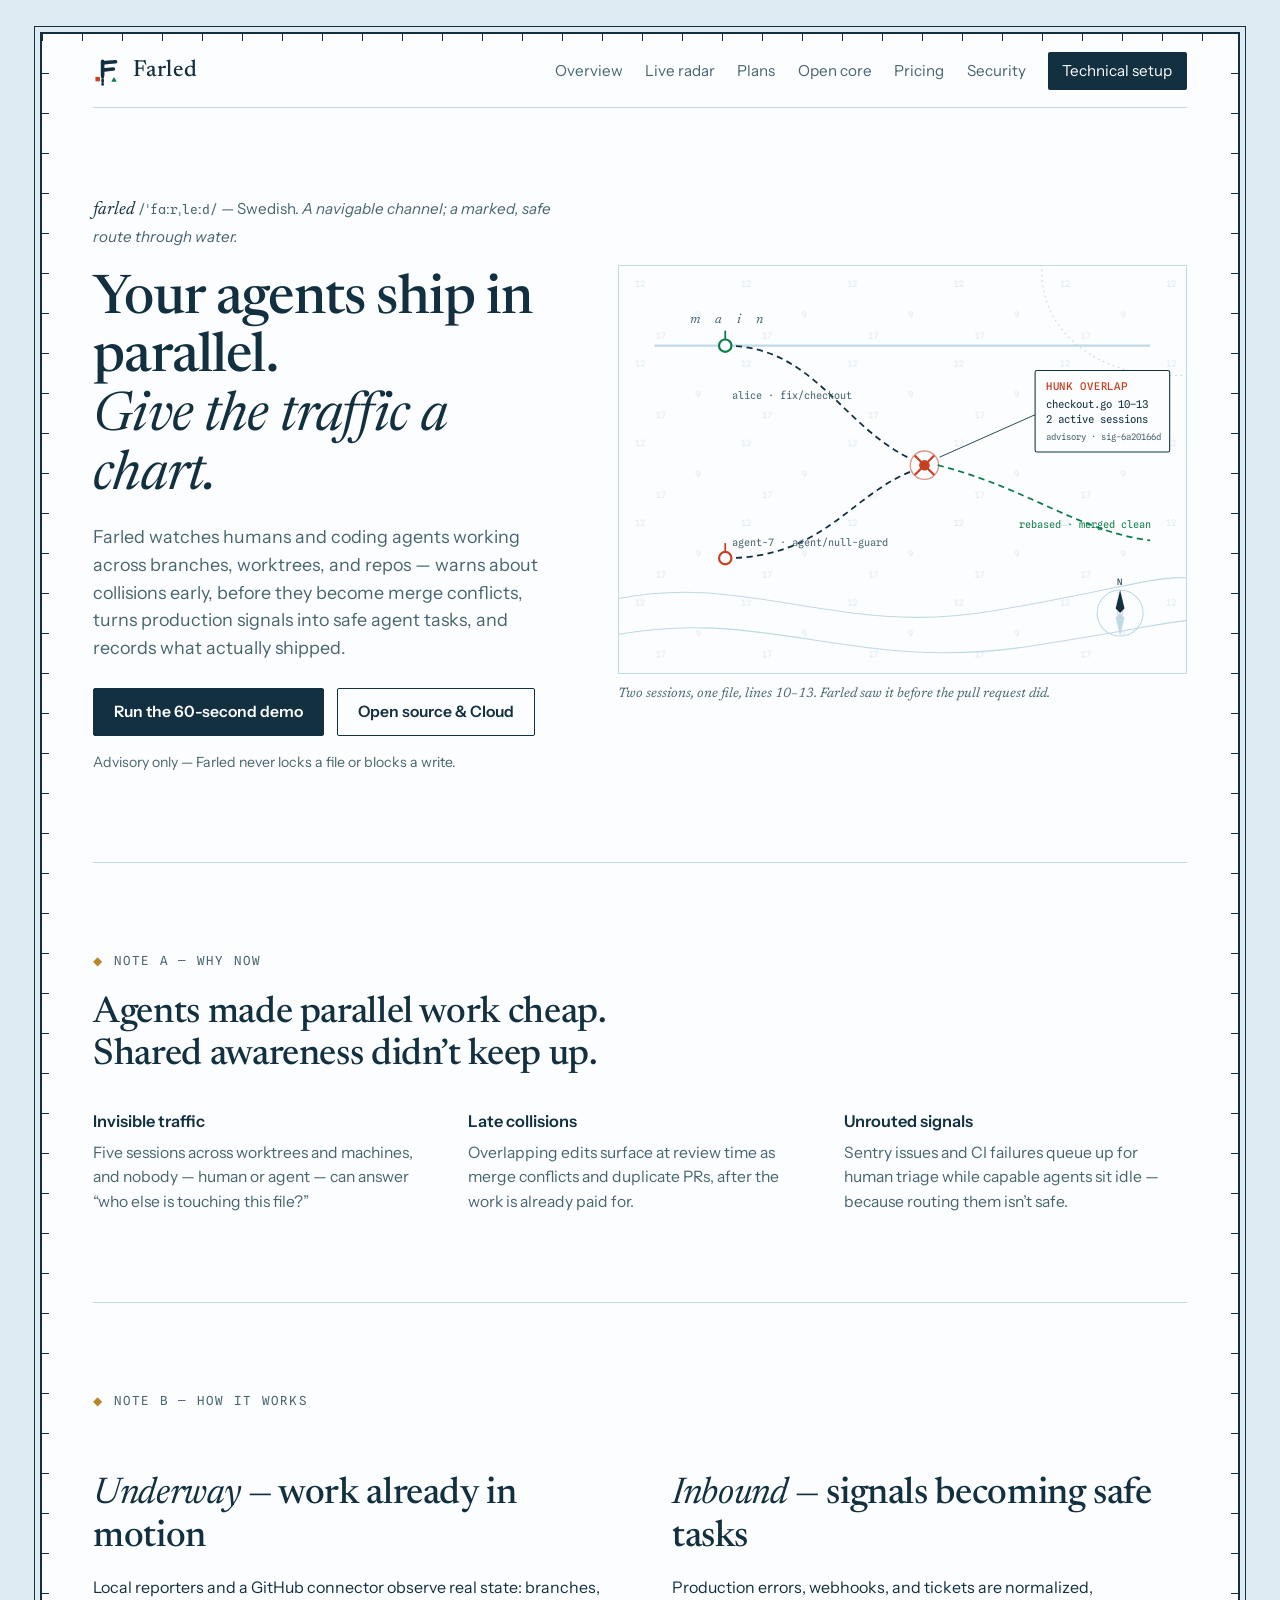
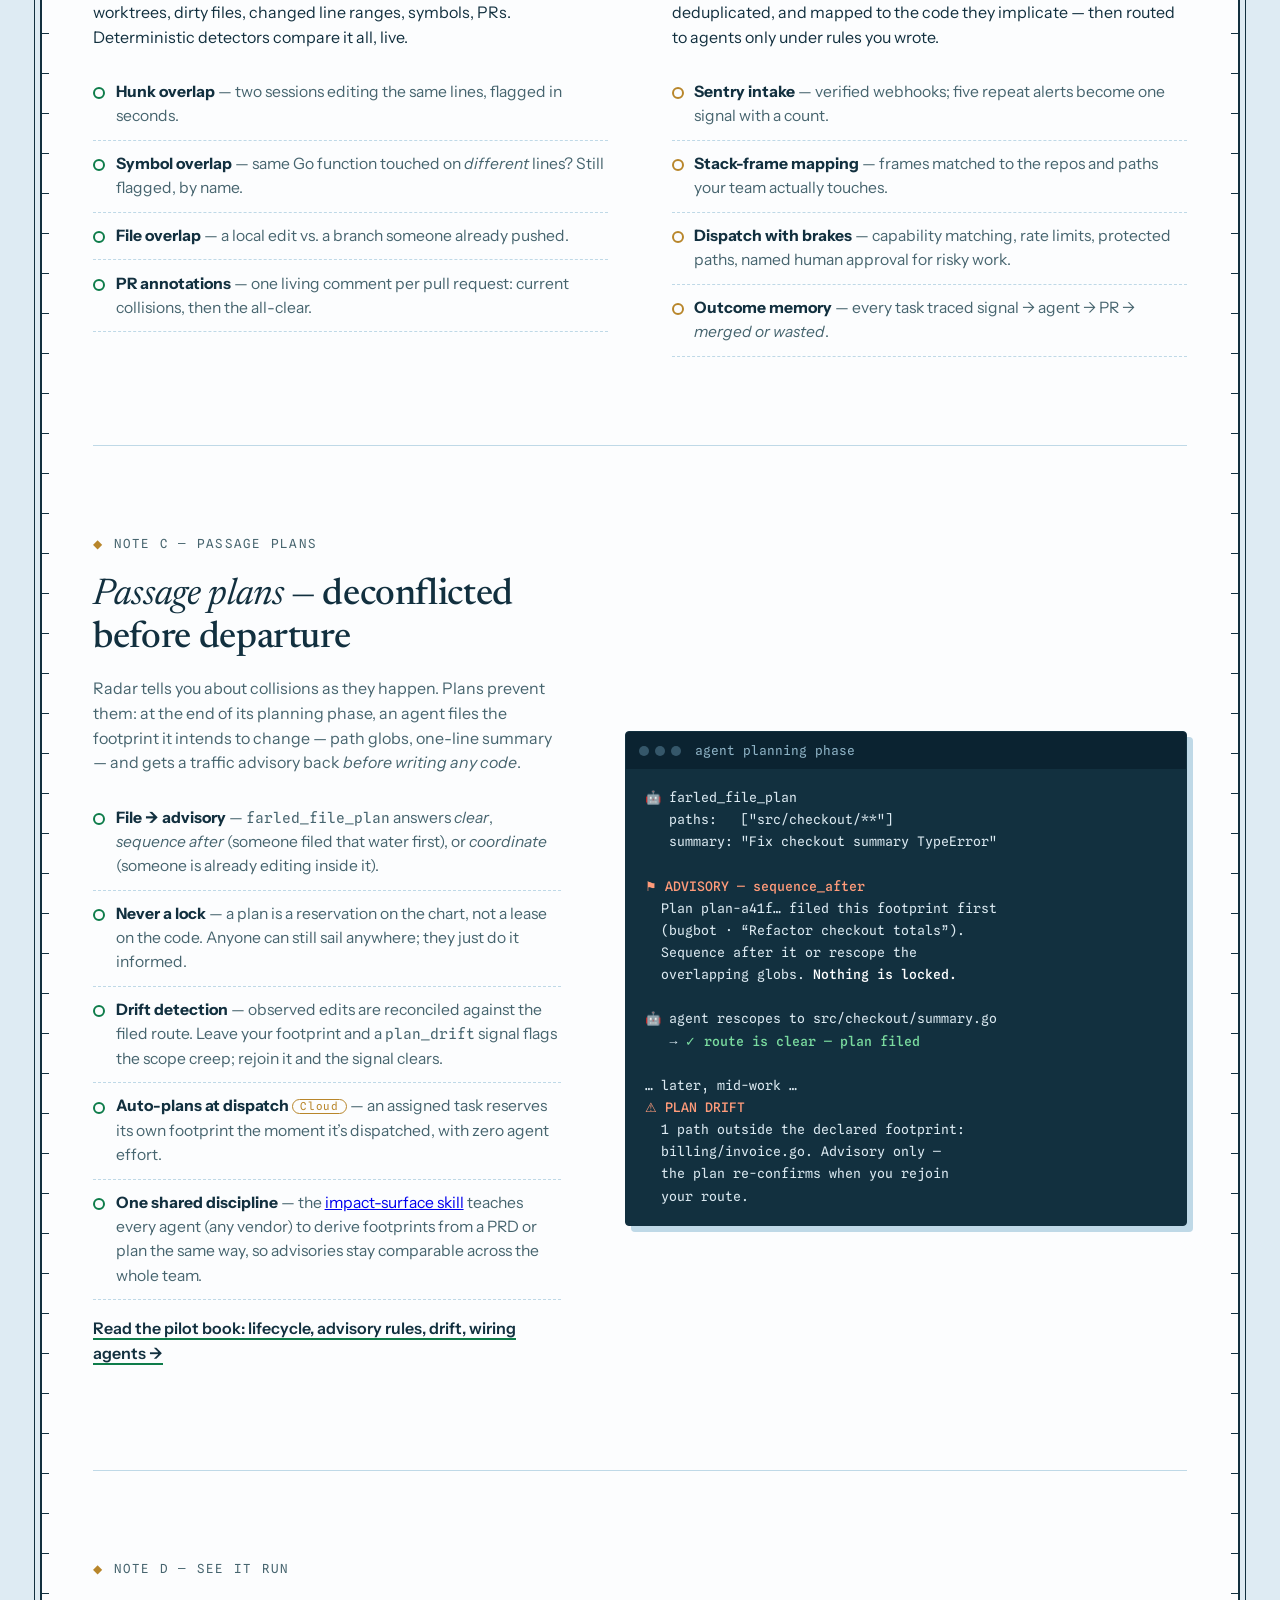
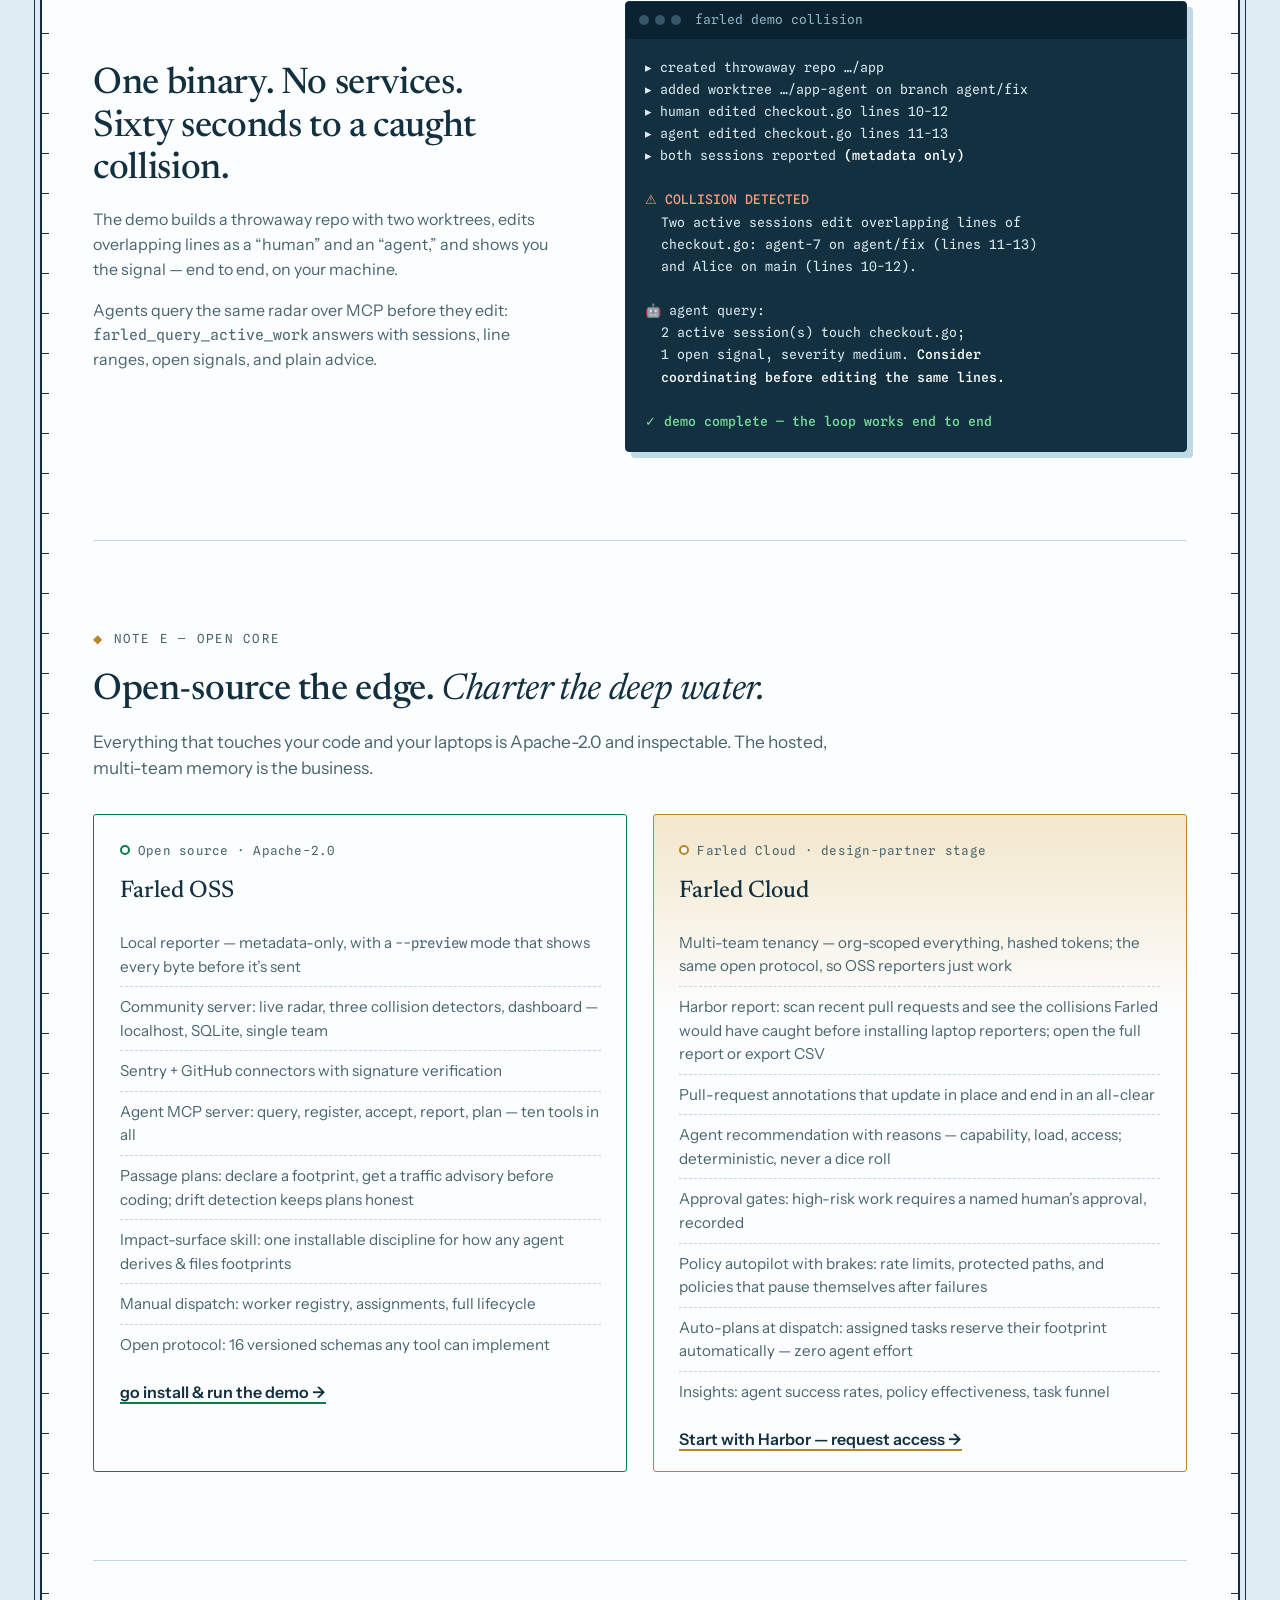
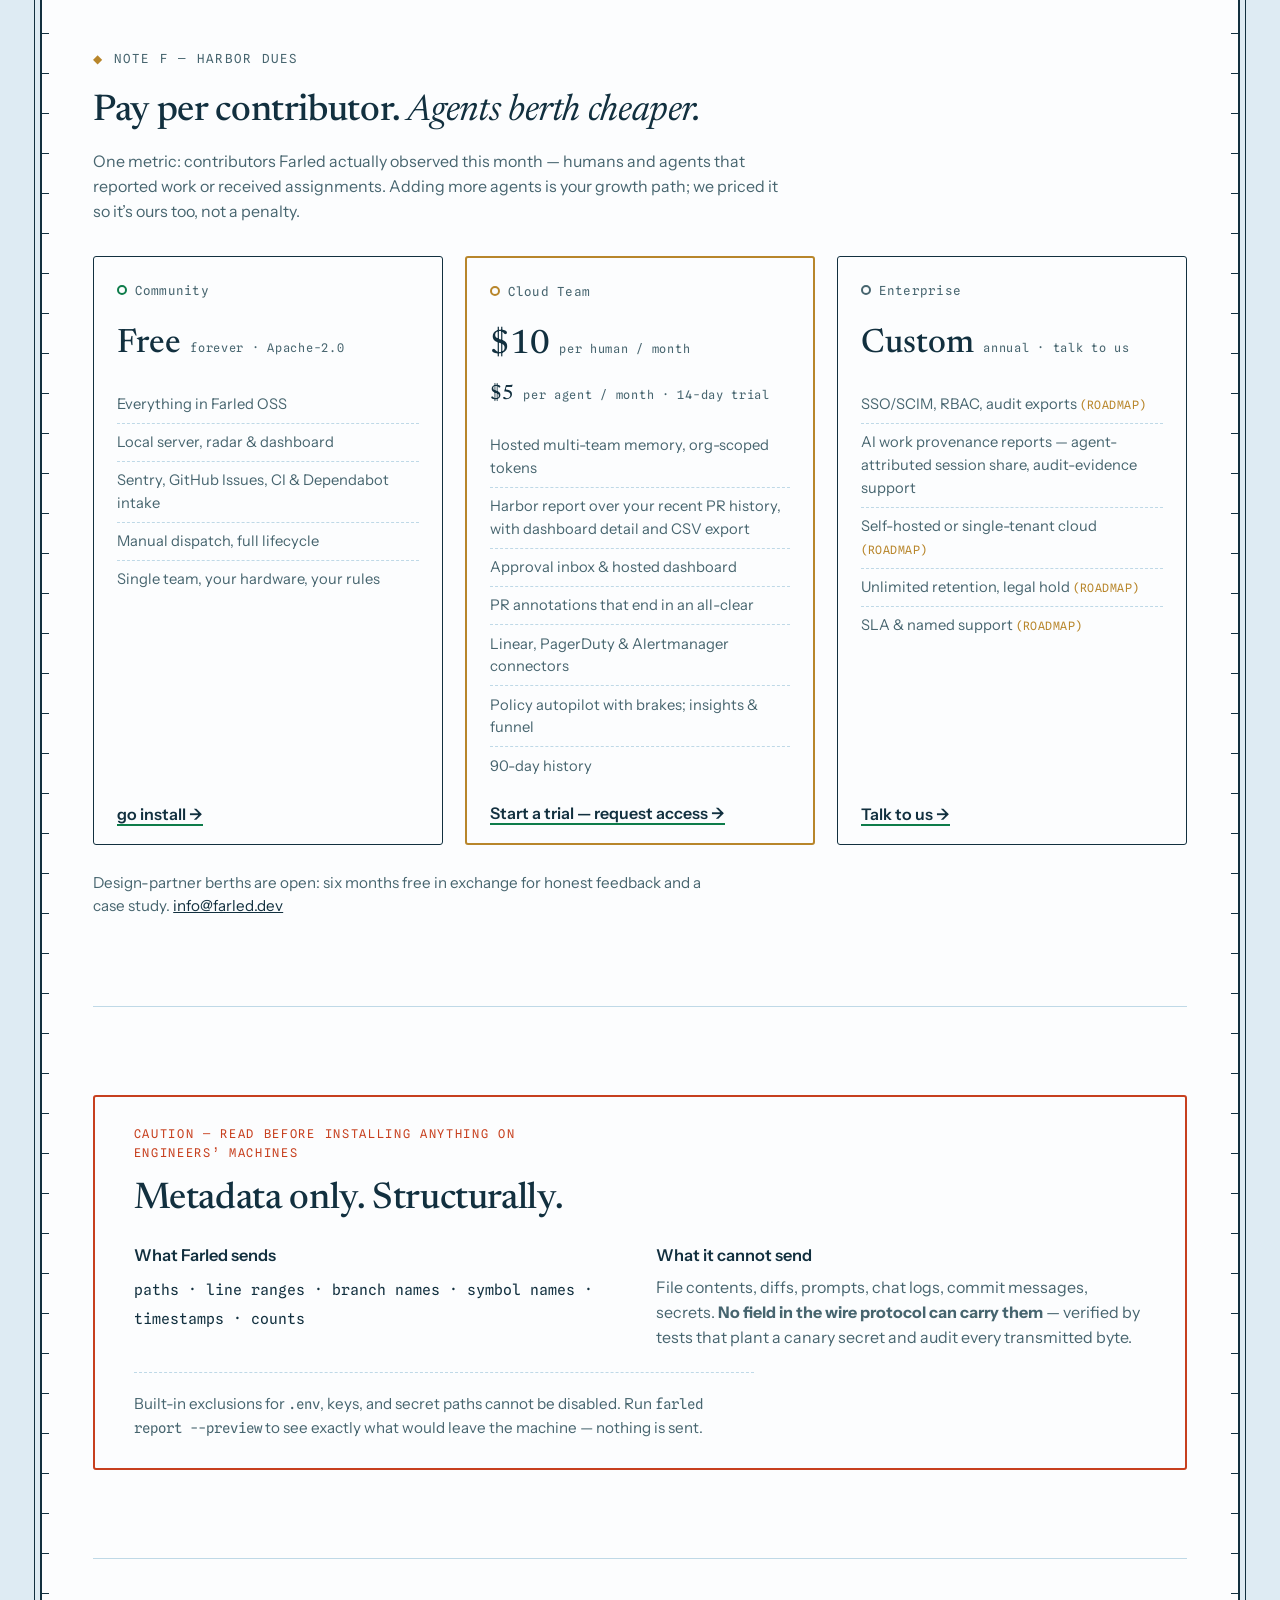
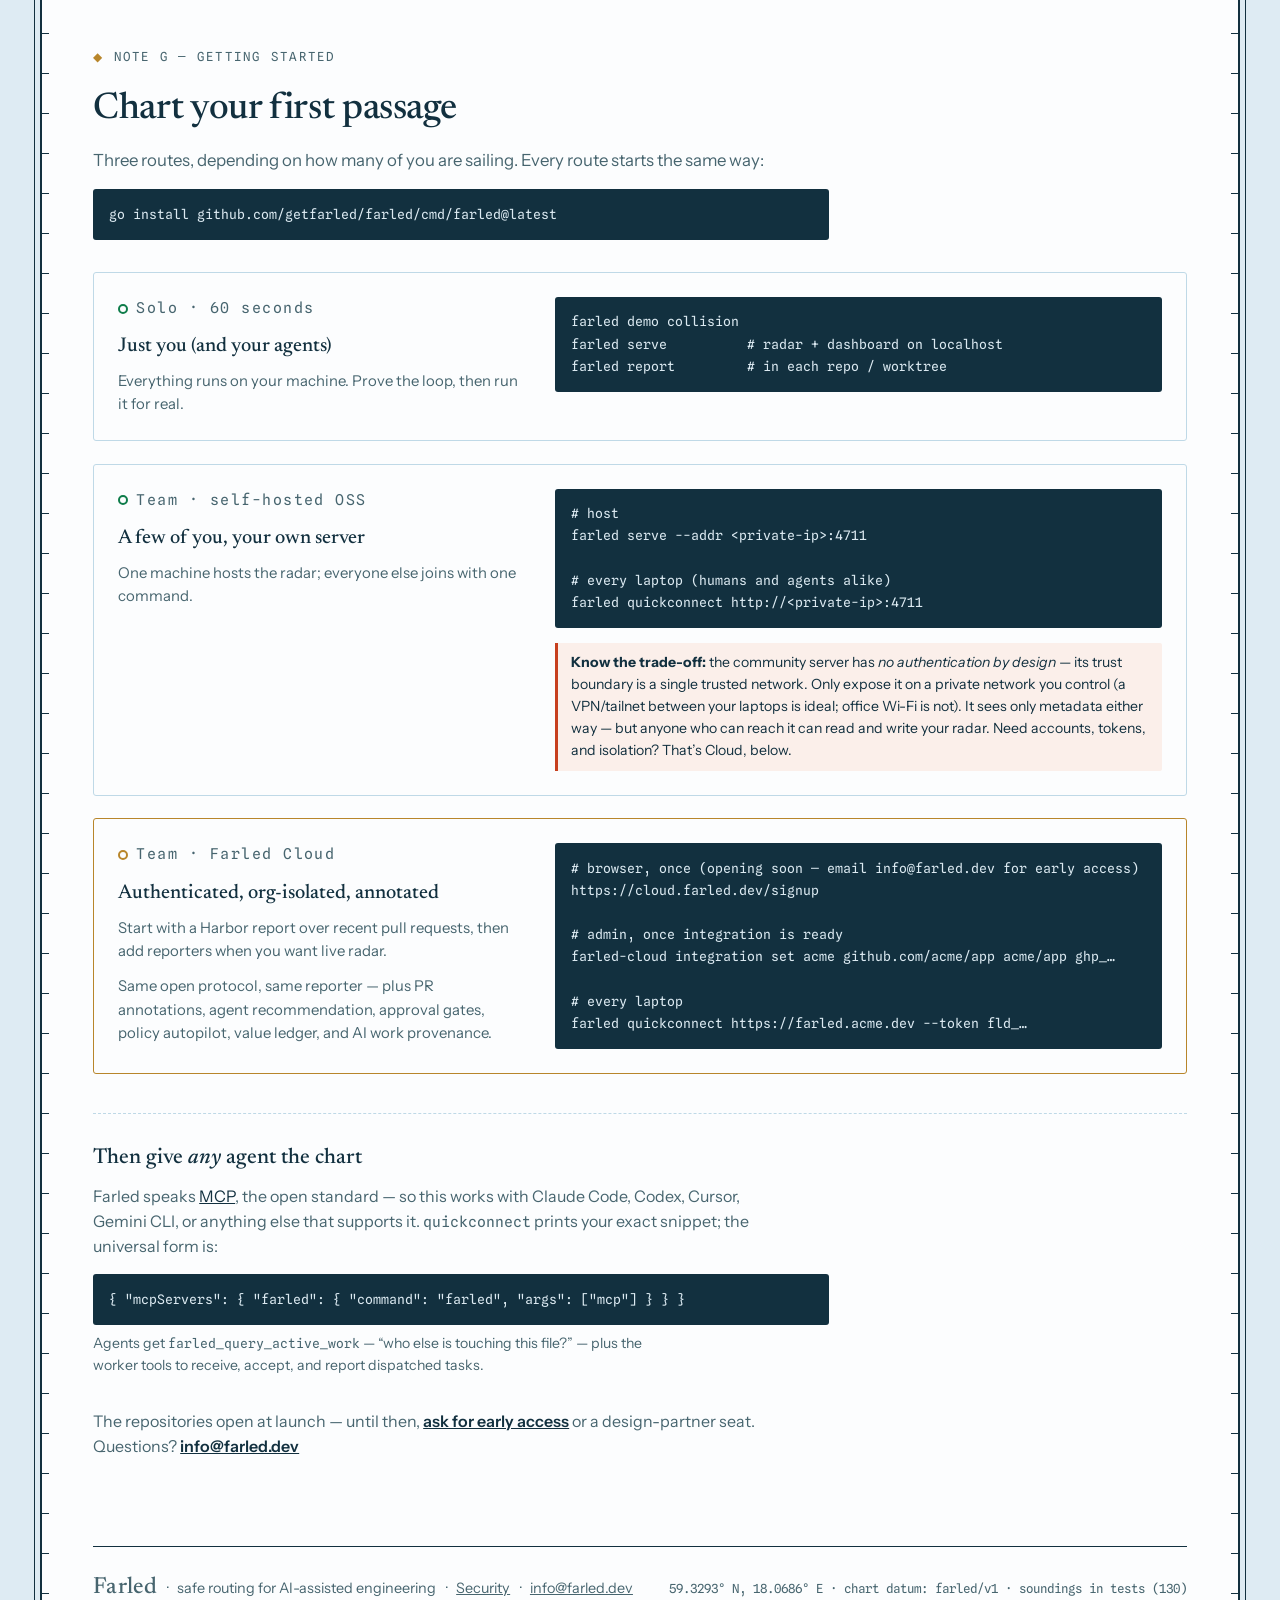
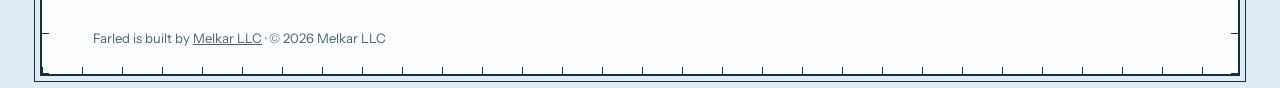
==== platform.html @ c7c1c1e6 "Codex updates" ====
<!DOCTYPE html>
<html lang="en">
<head>
<meta charset="utf-8">
<meta name="viewport" content="width=device-width, initial-scale=1">
<title>Farled Platform — technical product details</title>
<meta name="description" content="Technical details for Farled: live work radar, collision detection, passage plans, dispatch, privacy, open source, and Cloud.">
<link rel="canonical" href="https://farled.dev/platform">
<meta property="og:title" content="Farled Platform — technical product details">
<meta property="og:description" content="Explore Farled's live work radar, deterministic collision detection, passage plans, agent dispatch, privacy model, and open-source architecture.">
<meta property="og:url" content="https://farled.dev/platform">
<meta property="og:type" content="website">
<meta name="twitter:card" content="summary">
<link rel="preconnect" href="https://fonts.googleapis.com">
<link rel="preconnect" href="https://fonts.gstatic.com" crossorigin>
<link href="https://fonts.googleapis.com/css2?family=Newsreader:ital,opsz,wght@0,6..72,400;0,6..72,500;1,6..72,400;1,6..72,500&family=Instrument+Sans:ital,wght@0,400;0,500;0,600;1,400&family=Spline+Sans+Mono:wght@400;500&display=swap" rel="stylesheet">
<link rel="stylesheet" href="styles.css">
<link rel="icon" href="data:image/svg+xml,%3Csvg xmlns='http://www.w3.org/2000/svg' viewBox='0 0 512 512'%3E%3Cg fill='none' stroke='%2312303F' stroke-width='86' stroke-linecap='round'%3E%3Cpath d='M164 92 V 330'/%3E%3Cpath d='M164 122 C 252 122 288 104 392 104'/%3E%3Cpath d='M164 244 C 244 244 272 228 354 228'/%3E%3C/g%3E%3Crect x='20' y='340' width='120' height='120' fill='%23C7401F'/%3E%3Cpath d='M290 460 h 136 l -68 -116 z' fill='%230E7C4A'/%3E%3C/svg%3E">
</head>
<body>
<div class="sheet">

<header class="masthead">
  <a class="brand brand-home" href="/" aria-label="Farled home">
    <svg class="brand-mark" viewBox="0 0 512 512" aria-hidden="true">
      <g fill="none" stroke="currentColor" stroke-width="62" stroke-linecap="round">
        <path d="M164 92 V 336"/>
        <path d="M164 116 C 252 116 288 98 386 98"/>
        <path d="M164 238 C 244 238 272 222 348 222"/>
        <path d="M164 336 V 486" stroke-dasharray="30 42" stroke-width="46"/>
      </g>
      <rect x="42" y="356" width="76" height="76" fill="var(--port)"/>
      <path d="M312 438 h 92 l -46 -80 z" fill="var(--starboard)"/>
    </svg>
    <span class="brand-name">Farled</span>
  </a>
  <nav class="topnav" aria-label="Main">
    <a href="/">Overview</a>
    <a href="#underway">Live radar</a>
    <a href="#plans">Plans</a>
    <a href="#open-core">Open&nbsp;core</a>
    <a href="#pricing">Pricing</a>
    <a href="/security.html">Security</a>
    <a class="nav-cta" href="#get-started">Technical setup</a>
  </nav>
</header>

<!-- ============ HERO: the chart ============ -->
<section class="hero">
  <div class="hero-copy">
    <p class="etym"><span class="etym-word">farled</span> <span class="etym-phon">/ˈfɑːrˌleːd/</span> — Swedish. <em>A navigable channel; a marked, safe route through water.</em></p>
    <h1>Your agents ship in parallel.<br><em>Give the traffic a chart.</em></h1>
    <p class="lede">Farled watches humans and coding agents working across branches, worktrees, and repos — warns about collisions early, before they become merge conflicts, turns production signals into safe agent tasks, and records what actually shipped.</p>
    <div class="hero-actions">
      <a class="btn btn-primary" href="#get-started">Run the 60-second demo</a>
      <a class="btn btn-ghost" href="#open-core">Open source &amp; Cloud</a>
    </div>
    <p class="hero-footnote">Advisory only — Farled never locks a file or blocks a write.</p>
  </div>

  <figure class="chart" aria-label="Chart: two branches converge on the same file; Farled marks the collision">
    <svg viewBox="0 0 640 460" role="img">
      <defs>
        <pattern id="soundings" width="120" height="90" patternUnits="userSpaceOnUse">
          <text x="18" y="24" class="snd">12</text>
          <text x="86" y="58" class="snd">9</text>
          <text x="42" y="82" class="snd">17</text>
        </pattern>
      </defs>

      <!-- water + shoal contours -->
      <rect x="0" y="0" width="640" height="460" fill="url(#soundings)" opacity="0.55"/>
      <path class="contour" d="M-20 380 C 140 340, 240 420, 420 390 S 620 340, 680 360"/>
      <path class="contour" d="M-20 420 C 160 380, 260 460, 460 430 S 640 390, 700 410"/>
      <path class="contour c2" d="M480 -20 C 460 80, 560 140, 660 120"/>

      <!-- the fairway: two work lanes -->
      <text class="waterlabel" x="80" y="64">m a i n</text>
      <path class="lane lane-solid" d="M40 90 C 200 90, 340 90, 600 90"/>

      <path class="lane lane-a" d="M120 90 C 220 90, 250 180, 330 218"/>
      <text class="lanelabel la" x="128" y="150">alice · fix/checkout</text>

      <path class="lane lane-b" d="M120 330 C 230 330, 260 260, 330 232"/>
      <text class="lanelabel lb" x="128" y="316">agent-7 · agent/null-guard</text>

      <!-- buoys marking the channel -->
      <g class="buoy buoy-green"><circle cx="120" cy="90" r="7"/><path d="M120 83 v-10"/></g>
      <g class="buoy buoy-red"><circle cx="120" cy="330" r="7"/><path d="M120 323 v-10"/></g>

      <!-- collision point -->
      <g class="collision">
        <circle class="ping" cx="345" cy="225" r="16"/>
        <circle class="dot" cx="345" cy="225" r="6"/>
        <path class="cross" d="M334 214 l22 22 M356 214 l-22 22"/>
      </g>
      <g class="callout">
        <path class="callout-line" d="M362 216 L470 168"/>
        <rect x="470" y="118" width="152" height="92" rx="2"/>
        <text x="482" y="140" class="co-title">HUNK OVERLAP</text>
        <text x="482" y="160" class="co-body">checkout.go 10–13</text>
        <text x="482" y="177" class="co-body">2 active sessions</text>
        <text x="482" y="197" class="co-note">advisory · sig-6a20166d</text>
      </g>

      <!-- safe continuation -->
      <path class="lane lane-safe" d="M360 225 C 460 250, 520 300, 600 310"/>
      <text class="lanelabel ls" x="452" y="296">rebased · merged clean</text>

      <!-- compass rose -->
      <g class="rose" transform="translate(566,392)">
        <circle r="26"/><circle r="3"/>
        <path d="M0 -26 L5 -5 L0 0 L-5 -5 Z" class="rose-n"/>
        <path d="M0 26 L5 5 L0 0 L-5 5 Z"/>
        <text y="-32" x="-4">N</text>
      </g>
    </svg>
    <figcaption>Two sessions, one file, lines 10–13. Farled saw it before the pull request did.</figcaption>
  </figure>
</section>

<!-- ============ THE PROBLEM ============ -->
<section class="strip">
  <p class="note-label">NOTE A — WHY NOW</p>
  <h2>Agents made parallel work cheap.<br>Shared awareness didn’t keep up.</h2>
  <div class="cols3">
    <div><h3>Invisible traffic</h3><p>Five sessions across worktrees and machines, and nobody — human or agent — can answer “who else is touching this file?”</p></div>
    <div><h3>Late collisions</h3><p>Overlapping edits surface at review time as merge conflicts and duplicate PRs, after the work is already paid for.</p></div>
    <div><h3>Unrouted signals</h3><p>Sentry issues and CI failures queue up for human triage while capable agents sit idle — because routing them isn’t safe.</p></div>
  </div>
</section>

<!-- ============ DEPARTURES / ARRIVALS ============ -->
<section class="two-motions" id="underway">
  <p class="note-label">NOTE B — HOW IT WORKS</p>
  <div class="motion">
    <h2><em>Underway</em> — work already in motion</h2>
    <p>Local reporters and a GitHub connector observe real state: branches, worktrees, dirty files, changed line ranges, symbols, PRs. Deterministic detectors compare it all, live.</p>
    <ul class="feature-list">
      <li><strong>Hunk overlap</strong> — two sessions editing the same lines, flagged in seconds.</li>
      <li><strong>Symbol overlap</strong> — same Go function touched on <em>different</em> lines? Still flagged, by name.</li>
      <li><strong>File overlap</strong> — a local edit vs. a branch someone already pushed.</li>
      <li><strong>PR annotations</strong> — one living comment per pull request: current collisions, then the all-clear.</li>
    </ul>
  </div>
  <div class="motion" id="inbound">
    <h2><em>Inbound</em> — signals becoming safe tasks</h2>
    <p>Production errors, webhooks, and tickets are normalized, deduplicated, and mapped to the code they implicate — then routed to agents only under rules you wrote.</p>
    <ul class="feature-list">
      <li><strong>Sentry intake</strong> — verified webhooks; five repeat alerts become one signal with a count.</li>
      <li><strong>Stack-frame mapping</strong> — frames matched to the repos and paths your team actually touches.</li>
      <li><strong>Dispatch with brakes</strong> — capability matching, rate limits, protected paths, named human approval for risky work.</li>
      <li><strong>Outcome memory</strong> — every task traced signal → agent → PR → <em>merged or wasted</em>.</li>
    </ul>
  </div>
</section>

<!-- ============ PASSAGE PLANS ============ -->
<section class="proof" id="plans">
  <p class="note-label">NOTE C — PASSAGE PLANS</p>
  <div class="proof-grid">
    <div class="proof-copy">
      <h2><em>Passage plans</em> — deconflicted before departure</h2>
      <p>Radar tells you about collisions as they happen. Plans prevent them: at the end of its planning phase, an agent files the footprint it intends to change — path globs, one-line summary — and gets a traffic advisory back <em>before writing any code</em>.</p>
      <ul class="feature-list">
        <li><strong>File → advisory</strong> — <span class="mono">farled_file_plan</span> answers <em>clear</em>, <em>sequence&nbsp;after</em> (someone filed that water first), or <em>coordinate</em> (someone is already editing inside it).</li>
        <li><strong>Never a lock</strong> — a plan is a reservation on the chart, not a lease on the code. Anyone can still sail anywhere; they just do it informed.</li>
        <li><strong>Drift detection</strong> — observed edits are reconciled against the filed route. Leave your footprint and a <span class="mono">plan_drift</span> signal flags the scope creep; rejoin it and the signal clears.</li>
        <li><strong>Auto-plans at dispatch</strong> <span class="badge-cloud">Cloud</span> — an assigned task reserves its own footprint the moment it’s dispatched, with zero agent effort.</li>
        <li><strong>One shared discipline</strong> — the <a href="/docs/impact-surface.html">impact-surface skill</a> teaches every agent (any vendor) to derive footprints from a PRD or plan the same way, so advisories stay comparable across the whole team.</li>
      </ul>
      <p class="oc-cta"><a href="/docs/passage-plans.html">Read the pilot book: lifecycle, advisory rules, drift, wiring agents →</a></p>
    </div>
    <div class="terminal" role="img" aria-label="Terminal output of an agent filing a passage plan and receiving a traffic advisory">
      <div class="term-bar"><span></span><span></span><span></span><em>agent planning phase</em></div>
      <pre><code>🤖 farled_file_plan
   paths:   ["src/checkout/**"]
   summary: "Fix checkout summary TypeError"

<b class="warn">⚑ ADVISORY — sequence_after</b>
  Plan plan-a41f… filed this footprint first
  (bugbot · “Refactor checkout totals”).
  Sequence after it or rescope the
  overlapping globs. <b>Nothing is locked.</b>

🤖 agent rescopes to src/checkout/summary.go
   → <b class="ok">✓ route is clear — plan filed</b>

… later, mid-work …
<b class="warn">⚠ PLAN DRIFT</b>
  1 path outside the declared footprint:
  billing/invoice.go. Advisory only —
  the plan re-confirms when you rejoin
  your route.</code></pre>
    </div>
  </div>
</section>

<!-- ============ TERMINAL PROOF ============ -->
<section class="proof">
  <p class="note-label">NOTE D — SEE IT RUN</p>
  <div class="proof-grid">
    <div class="proof-copy">
      <h2>One binary. No services.<br>Sixty seconds to a caught collision.</h2>
      <p>The demo builds a throwaway repo with two worktrees, edits overlapping lines as a “human” and an “agent,” and shows you the signal — end to end, on your machine.</p>
      <p>Agents query the same radar over MCP before they edit: <span class="mono">farled_query_active_work</span> answers with sessions, line ranges, open signals, and plain advice.</p>
    </div>
    <div class="terminal" role="img" aria-label="Terminal output of farled demo collision">
      <div class="term-bar"><span></span><span></span><span></span><em>farled demo collision</em></div>
      <pre><code>▸ created throwaway repo …/app
▸ added worktree …/app-agent on branch agent/fix
▸ human edited checkout.go lines 10-12
▸ agent edited checkout.go lines 11-13
▸ both sessions reported <b>(metadata only)</b>

<b class="warn">⚠ COLLISION DETECTED</b>
  Two active sessions edit overlapping lines of
  checkout.go: agent-7 on agent/fix (lines 11-13)
  and Alice on main (lines 10-12).

🤖 agent query:
  2 active session(s) touch checkout.go;
  1 open signal, severity medium. <b>Consider
  coordinating before editing the same lines.</b>

<b class="ok">✓ demo complete — the loop works end to end</b></code></pre>
    </div>
  </div>
</section>

<!-- ============ OPEN CORE ============ -->
<section class="opencore" id="open-core">
  <p class="note-label">NOTE E — OPEN CORE</p>
  <h2>Open-source the edge. <em>Charter the deep water.</em></h2>
  <p class="oc-lede">Everything that touches your code and your laptops is Apache-2.0 and inspectable. The hosted, multi-team memory is the business.</p>
  <div class="oc-grid">
    <div class="oc-card oc-oss">
      <p class="oc-tag"><span class="buoy-dot green"></span>Open source · Apache-2.0</p>
      <h3>Farled OSS</h3>
      <ul>
        <li>Local reporter — metadata-only, with a <span class="mono">--preview</span> mode that shows every byte before it’s sent</li>
        <li>Community server: live radar, three collision detectors, dashboard — localhost, SQLite, single team</li>
        <li>Sentry + GitHub connectors with signature verification</li>
        <li>Agent MCP server: query, register, accept, report, plan — ten tools in all</li>
        <li>Passage plans: declare a footprint, get a traffic advisory before coding; drift detection keeps plans honest</li>
        <li>Impact-surface skill: one installable discipline for how any agent derives &amp; files footprints</li>
        <li>Manual dispatch: worker registry, assignments, full lifecycle</li>
        <li>Open protocol: 16 versioned schemas any tool can implement</li>
      </ul>
      <p class="oc-cta"><a href="#get-started">go install &amp; run the demo →</a></p>
    </div>
    <div class="oc-card oc-cloud">
      <p class="oc-tag"><span class="buoy-dot gold"></span>Farled Cloud · design-partner stage</p>
      <h3>Farled Cloud</h3>
      <ul>
        <li>Multi-team tenancy — org-scoped everything, hashed tokens; the same open protocol, so OSS reporters just work</li>
        <li>Harbor report: scan recent pull requests and see the collisions Farled would have caught before installing laptop reporters; open the full report or export CSV</li>
        <li>Pull-request annotations that update in place and end in an all-clear</li>
        <li>Agent recommendation with reasons — capability, load, access; deterministic, never a dice roll</li>
        <li>Approval gates: high-risk work requires a named human’s approval, recorded</li>
        <li>Policy autopilot with brakes: rate limits, protected paths, and policies that pause themselves after failures</li>
        <li>Auto-plans at dispatch: assigned tasks reserve their footprint automatically — zero agent effort</li>
        <li>Insights: agent success rates, policy effectiveness, task funnel</li>
      </ul>
      <!-- GO-LIVE: restore href https://cloud.farled.dev/signup once the cloud host is up (deploy/README.md) -->
      <p class="oc-cta"><!--email_off--><a href="mailto:info@farled.dev?subject=Farled%20Harbor%20evaluation">Start with Harbor — request access →</a><!--email_on--></p>
    </div>
  </div>
</section>

<!-- ============ PRICING ============ -->
<section class="pricing" id="pricing">
  <p class="note-label">NOTE F — HARBOR DUES</p>
  <h2>Pay per contributor. <em>Agents berth cheaper.</em></h2>
  <p class="pr-lede">One metric: contributors Farled actually observed this month — humans and agents that reported work or received assignments. Adding more agents is your growth path; we priced it so it’s ours too, not a penalty.</p>
  <div class="price-grid">
    <div class="price-card">
      <p class="oc-tag"><span class="buoy-dot green"></span>Community</p>
      <p class="price"><b>Free</b><span>forever · Apache-2.0</span></p>
      <ul>
        <li>Everything in Farled OSS</li>
        <li>Local server, radar &amp; dashboard</li>
        <li>Sentry, GitHub Issues, CI &amp; Dependabot intake</li>
        <li>Manual dispatch, full lifecycle</li>
        <li>Single team, your hardware, your rules</li>
      </ul>
      <p class="oc-cta"><a href="#get-started">go install →</a></p>
    </div>
    <div class="price-card price-featured">
      <p class="oc-tag"><span class="buoy-dot gold"></span>Cloud Team</p>
      <p class="price"><b>$10</b><span>per human / month</span></p>
      <p class="price price-sub"><b>$5</b><span>per agent / month · 14-day trial</span></p>
      <ul>
        <li>Hosted multi-team memory, org-scoped tokens</li>
        <li>Harbor report over your recent PR history, with dashboard detail and CSV export</li>
        <li>Approval inbox &amp; hosted dashboard</li>
        <li>PR annotations that end in an all-clear</li>
        <li>Linear, PagerDuty &amp; Alertmanager connectors</li>
        <li>Policy autopilot with brakes; insights &amp; funnel</li>
        <li>90-day history</li>
      </ul>
      <!-- GO-LIVE: restore href https://cloud.farled.dev/signup once the cloud host is up (deploy/README.md) -->
      <p class="oc-cta"><!--email_off--><a href="mailto:info@farled.dev?subject=Farled%20Cloud%20trial">Start a trial — request access →</a><!--email_on--></p>
    </div>
    <div class="price-card">
      <p class="oc-tag"><span class="buoy-dot"></span>Enterprise</p>
      <p class="price"><b>Custom</b><span>annual · talk to us</span></p>
      <ul>
        <li>SSO/SCIM, RBAC, audit exports <span class="roadmap">(roadmap)</span></li>
        <li>AI work provenance reports — agent-attributed session share, audit-evidence support</li>
        <li>Self-hosted or single-tenant cloud <span class="roadmap">(roadmap)</span></li>
        <li>Unlimited retention, legal hold <span class="roadmap">(roadmap)</span></li>
        <li>SLA &amp; named support <span class="roadmap">(roadmap)</span></li>
      </ul>
      <p class="oc-cta"><!--email_off--><a href="mailto:info@farled.dev?subject=Farled%20Enterprise">Talk to us →</a><!--email_on--></p>
    </div>
  </div>
  <p class="pr-foot">Design-partner berths are open: six months free in exchange for honest feedback and a case study. <!--email_off--><a href="mailto:info@farled.dev?subject=Farled%20design%20partner">info@farled.dev</a><!--email_on--></p>
</section>

<!-- ============ PRIVACY ============ -->
<section class="privacy" id="privacy">
  <div class="caution">
    <p class="caution-label">CAUTION — READ BEFORE INSTALLING ANYTHING ON ENGINEERS’ MACHINES</p>
    <h2>Metadata only. Structurally.</h2>
    <div class="cols2">
      <div>
        <h3>What Farled sends</h3>
        <p class="mono-list">paths · line ranges · branch names · symbol names · timestamps · counts</p>
      </div>
      <div>
        <h3>What it cannot send</h3>
        <p>File contents, diffs, prompts, chat logs, commit messages, secrets. <strong>No field in the wire protocol can carry them</strong> — verified by tests that plant a canary secret and audit every transmitted byte.</p>
      </div>
    </div>
    <p class="caution-foot">Built-in exclusions for <span class="mono">.env</span>, keys, and secret paths cannot be disabled. Run <span class="mono">farled report --preview</span> to see exactly what would leave the machine — nothing is sent.</p>
  </div>
</section>

<!-- ============ GETTING STARTED ============ -->
<section class="getstarted" id="get-started">
  <p class="note-label">NOTE G — GETTING STARTED</p>
  <h2>Chart your first passage</h2>
  <p class="gs-lede">Three routes, depending on how many of you are sailing. Every route starts the same way:</p>
  <pre class="cmd cmd-wide"><code>go install github.com/getfarled/farled/cmd/farled@latest</code></pre>

  <div class="paths">
    <article class="path">
      <div class="path-info">
        <p class="path-tag"><span class="buoy-dot green"></span>Solo · 60 seconds</p>
        <h3>Just you (and your agents)</h3>
        <p>Everything runs on your machine. Prove the loop, then run it for real.</p>
      </div>
      <div class="path-how">
        <pre class="cmd"><code>farled demo collision
farled serve          # radar + dashboard on localhost
farled report         # in each repo / worktree</code></pre>
      </div>
    </article>

    <article class="path">
      <div class="path-info">
        <p class="path-tag"><span class="buoy-dot green"></span>Team · self-hosted OSS</p>
        <h3>A few of you, your own server</h3>
        <p>One machine hosts the radar; everyone else joins with one command.</p>
      </div>
      <div class="path-how">
        <pre class="cmd"><code># host
farled serve --addr &lt;private-ip&gt;:4711

# every laptop (humans and agents alike)
farled quickconnect http://&lt;private-ip&gt;:4711</code></pre>
        <div class="path-caution">
          <strong>Know the trade-off:</strong> the community server has <em>no authentication by design</em> — its trust boundary is a single trusted network. Only expose it on a private network you control (a VPN/tailnet between your laptops is ideal; office Wi-Fi is not). It sees only metadata either way — but anyone who can reach it can read and write your radar. Need accounts, tokens, and isolation? That’s Cloud, below.
        </div>
      </div>
    </article>

    <article class="path">
      <div class="path-info">
        <p class="path-tag"><span class="buoy-dot gold"></span>Team · Farled Cloud</p>
        <h3>Authenticated, org-isolated, annotated</h3>
        <p>Start with a Harbor report over recent pull requests, then add reporters when you want live radar.</p>
        <p class="path-note">Same open protocol, same reporter — plus PR annotations, agent recommendation, approval gates, policy autopilot, value ledger, and AI work provenance.</p>
      </div>
      <div class="path-how">
        <pre class="cmd"><code># browser, once (opening soon — email info@farled.dev for early access)
https://cloud.farled.dev/signup

# admin, once integration is ready
farled-cloud integration set acme github.com/acme/app acme/app ghp_…

# every laptop
farled quickconnect https://farled.acme.dev --token fld_…</code></pre>
      </div>
    </article>
  </div>

  <div class="agents-any">
    <h3>Then give <em>any</em> agent the chart</h3>
    <p>Farled speaks <a href="https://modelcontextprotocol.io">MCP</a>, the open standard — so this works with Claude Code, Codex, Cursor, Gemini CLI, or anything else that supports it. <span class="mono">quickconnect</span> prints your exact snippet; the universal form is:</p>
    <pre class="cmd cmd-wide"><code>{ "mcpServers": { "farled": { "command": "farled", "args": ["mcp"] } } }</code></pre>
    <p class="path-note">Agents get <span class="mono">farled_query_active_work</span> — “who else is touching this file?” — plus the worker tools to receive, accept, and report dispatched tasks.</p>
  </div>

  <p class="gs-foot">The repositories open at launch — until then, <!--email_off--><a href="mailto:info@farled.dev?subject=Farled%20early%20access">ask for early access</a><!--email_on--> or a design-partner seat. Questions? <!--email_off--><a href="mailto:info@farled.dev">info@farled.dev</a><!--email_on--></p>
</section>

<footer class="colophon">
  <div>
    <span class="brand-name">Farled</span>
    <span class="foot-sep">·</span> safe routing for AI-assisted engineering
    <span class="foot-sep">·</span> <a href="/security.html">Security</a>
    <span class="foot-sep">·</span> <!--email_off--><a href="mailto:info@farled.dev">info@farled.dev</a><!--email_on-->
  </div>
  <div class="foot-meta mono">59.3293° N, 18.0686° E · chart datum: farled/v1 · soundings in tests (130)</div>
  <div class="foot-company">Farled is built by <a href="https://melkarllc.com">Melkar LLC</a> · © 2026 Melkar LLC</div>
</footer>

</div><!-- /sheet -->

<script>
  // Scroll reveal + one-shot hero course drawing. Honors reduced motion.
  const reduce = matchMedia('(prefers-reduced-motion: reduce)').matches;
  if (!reduce) {
    document.body.classList.add('motion');
    const io = new IntersectionObserver((entries) => {
      for (const e of entries) if (e.isIntersecting) { e.target.classList.add('in'); io.unobserve(e.target); }
    }, { threshold: 0.15 });
    document.querySelectorAll('section').forEach(s => io.observe(s));
  } else {
    document.querySelectorAll('section').forEach(s => s.classList.add('in'));
  }
</script>
</body>
</html>
---- styles.css ----
/* ============================================================
   Farled — chart-sheet design system
   Palette: daylight nautical chart. Deep water is white; shallows
   are blue; the ink is navy. Buoys mark the channel: starboard
   green (open source), port red (collisions), gold (chartered
   deep water = Cloud).
   Type: Newsreader (engraved water-label display) ·
         Instrument Sans (body) · Spline Sans Mono (soundings/code)
   ============================================================ */

:root {
  --deepwater: #FCFDFE;
  --shallow:   #DEEBF3;
  --shoal:     #BFD9E7;
  --ink:       #12303F;
  --ink-soft:  #47656F;
  --starboard: #0E7C4A;
  --port:      #C7401F;
  --gold:      #B8862B;
  --gold-soft: #F3E7CB;

  --display: "Newsreader", Georgia, serif;
  --body: "Instrument Sans", -apple-system, sans-serif;
  --mono: "Spline Sans Mono", ui-monospace, monospace;

  --sheet-pad: clamp(1.25rem, 4vw, 3.5rem);
  --measure: 62ch;
}

* { box-sizing: border-box; margin: 0; }

html { scroll-behavior: smooth; }
@media (prefers-reduced-motion: reduce) { html { scroll-behavior: auto; } }

body {
  font-family: var(--body);
  color: var(--ink);
  background: var(--shallow);
  line-height: 1.55;
  -webkit-font-smoothing: antialiased;
}

/* ---- the chart sheet: neatline frame with graduation ticks ---- */
.sheet {
  max-width: 1200px;
  margin: clamp(0.75rem, 2.5vw, 2rem) auto;
  background:
    repeating-linear-gradient(90deg, var(--ink) 0 1px, transparent 1px 40px) top / 100% 7px no-repeat,
    repeating-linear-gradient(90deg, var(--ink) 0 1px, transparent 1px 40px) bottom / 100% 7px no-repeat,
    repeating-linear-gradient(0deg, var(--ink) 0 1px, transparent 1px 40px) left / 7px 100% no-repeat,
    repeating-linear-gradient(0deg, var(--ink) 0 1px, transparent 1px 40px) right / 7px 100% no-repeat,
    var(--deepwater);
  border: 2px solid var(--ink);
  outline: 1px solid var(--ink);
  outline-offset: 5px;
  padding: 0 var(--sheet-pad);
}

section { padding: clamp(3rem, 7vw, 5.5rem) 0; border-bottom: 1px solid var(--shoal); }
section:last-of-type { border-bottom: 0; }

/* motion: sections drift in */
.motion section { opacity: 0; transform: translateY(14px); transition: opacity .6s ease, transform .6s ease; }
.motion section.in { opacity: 1; transform: none; }

/* ---- masthead ---- */
.masthead {
  display: flex; align-items: center; justify-content: space-between;
  padding: 1.1rem 0; border-bottom: 1px solid var(--shoal);
  gap: 1rem; flex-wrap: wrap;
}
.brand { display: flex; align-items: center; gap: .6rem; }
.brand-mark { width: 30px; height: 30px; color: var(--ink); }
.brand-name { font-family: var(--display); font-size: 1.45rem; font-weight: 500; letter-spacing: .01em; }
.topnav { display: flex; gap: 1.4rem; align-items: center; font-size: .95rem; }
.topnav a { color: var(--ink-soft); text-decoration: none; }
.topnav a:hover { color: var(--ink); }
.nav-cta {
  color: var(--deepwater) !important; background: var(--ink);
  padding: .45rem .9rem; border-radius: 2px;
}
.nav-cta:hover { background: var(--port); }

/* ---- hero ---- */
.hero { display: grid; grid-template-columns: minmax(0, 5fr) minmax(0, 6fr); gap: clamp(1.5rem, 4vw, 3.5rem); align-items: center; }
.etym { font-size: .95rem; color: var(--ink-soft); margin-bottom: 1.4rem; max-width: var(--measure); }
.etym-word { font-family: var(--display); font-style: italic; font-size: 1.15rem; color: var(--ink); }
.etym-phon { font-family: var(--mono); font-size: .8rem; }
h1 {
  font-family: var(--display); font-weight: 500;
  font-size: clamp(2.1rem, 4.6vw, 3.4rem);
  line-height: 1.08; letter-spacing: -0.015em; margin-bottom: 1.1rem;
}
h1 em, h2 em { font-style: italic; font-weight: 400; }
.lede { font-size: 1.12rem; color: var(--ink-soft); max-width: var(--measure); margin-bottom: 1.6rem; }
.hero-actions { display: flex; gap: .8rem; flex-wrap: wrap; }
.btn {
  display: inline-block; padding: .7rem 1.25rem; border-radius: 2px;
  text-decoration: none; font-weight: 600; font-size: .98rem;
  border: 1.5px solid var(--ink);
}
.btn-primary { background: var(--ink); color: var(--deepwater); }
.btn-primary:hover { background: var(--port); border-color: var(--port); }
.btn-ghost { color: var(--ink); background: transparent; }
.btn-ghost:hover { background: var(--shallow); }
.btn:focus-visible, a:focus-visible { outline: 3px solid var(--gold); outline-offset: 2px; }
.hero-footnote { margin-top: 1rem; font-size: .88rem; color: var(--ink-soft); }

/* ---- the chart figure ---- */
.chart { margin: 0; }
.chart svg { width: 100%; height: auto; display: block; background: var(--deepwater); border: 1px solid var(--shoal); }
.chart figcaption { font-size: .85rem; color: var(--ink-soft); padding-top: .6rem; font-style: italic; font-family: var(--display); }

.snd { font-family: var(--mono); font-size: 10px; fill: var(--shoal); }
.contour { fill: none; stroke: var(--shoal); stroke-width: 1.2; }
.contour.c2 { stroke-dasharray: 2 4; }
.waterlabel { font-family: var(--display); font-style: italic; font-size: 15px; letter-spacing: .45em; fill: var(--ink-soft); }
.lane { fill: none; stroke-width: 2; }
.lane-solid { stroke: var(--shoal); stroke-width: 2.5; }
.lane-a { stroke: var(--ink); stroke-dasharray: 7 5; }
.lane-b { stroke: var(--ink); stroke-dasharray: 7 5; }
.lane-safe { stroke: var(--starboard); stroke-dasharray: 7 5; }
.motion .lane-a, .motion .lane-b { stroke-dashoffset: 400; stroke-dasharray: 400; animation: draw 1.6s ease-out forwards .3s; }
.motion .lane-safe { stroke-dashoffset: 300; stroke-dasharray: 300; animation: draw 1.4s ease-out forwards 1.7s; }
@keyframes draw { to { stroke-dashoffset: 0; stroke-dasharray: 7 5; } }
.lanelabel { font-family: var(--mono); font-size: 11.5px; fill: var(--ink-soft); }
.lanelabel.ls { fill: var(--starboard); }

.buoy circle { fill: var(--deepwater); stroke-width: 2.5; }
.buoy path { stroke-width: 2; }
.buoy-green circle, .buoy-green path { stroke: var(--starboard); }
.buoy-red circle, .buoy-red path { stroke: var(--port); }

.collision .dot { fill: var(--port); }
.collision .cross { stroke: var(--port); stroke-width: 2.5; }
.collision .ping { fill: none; stroke: var(--port); stroke-width: 1.5; opacity: .55; }
.motion .collision .ping { animation: ping 2.6s ease-out infinite 2s; transform-origin: 345px 225px; }
@keyframes ping { 0% { transform: scale(.35); opacity: .8; } 70% { transform: scale(1.5); opacity: 0; } 100% { opacity: 0; } }

.callout rect { fill: var(--deepwater); stroke: var(--ink); stroke-width: 1.2; }
.callout-line { stroke: var(--ink); stroke-width: 1; }
.co-title { font-family: var(--mono); font-size: 12px; font-weight: 500; fill: var(--port); letter-spacing: .08em; }
.co-body { font-family: var(--mono); font-size: 12px; fill: var(--ink); }
.co-note { font-family: var(--mono); font-size: 10px; fill: var(--ink-soft); }

.rose circle { fill: none; stroke: var(--shoal); stroke-width: 1.2; }
.rose path { fill: var(--shoal); }
.rose .rose-n { fill: var(--ink); }
.rose text { font-family: var(--mono); font-size: 10px; fill: var(--ink); }

/* ---- chart-note section labels ---- */
.note-label {
  font-family: var(--mono); font-size: .78rem; letter-spacing: .18em;
  color: var(--ink-soft); margin-bottom: 1.4rem;
}
.note-label::before { content: "◆ "; color: var(--gold); }

h2 { font-family: var(--display); font-weight: 500; font-size: clamp(1.6rem, 3.2vw, 2.3rem); line-height: 1.15; letter-spacing: -0.01em; margin-bottom: 1rem; }
h3 { font-size: 1.02rem; font-weight: 600; margin-bottom: .4rem; }
section p { max-width: var(--measure); }

/* ---- problem strip ---- */
.cols3 { display: grid; grid-template-columns: repeat(3, minmax(0, 1fr)); gap: 2rem; margin-top: 2rem; }
.cols3 p { color: var(--ink-soft); font-size: .98rem; }

/* ---- two motions ---- */
.two-motions { display: grid; grid-template-columns: 1fr 1fr; gap: clamp(2rem, 5vw, 4rem); }
.two-motions .note-label { grid-column: 1 / -1; margin-bottom: 0; }
.feature-list { list-style: none; padding: 0; margin-top: 1.2rem; }
.feature-list li {
  padding: .7rem 0 .7rem 1.4rem; border-bottom: 1px dashed var(--shoal);
  position: relative; color: var(--ink-soft); font-size: .98rem;
}
.feature-list li::before {
  content: ""; position: absolute; left: 0; top: 1.15rem;
  width: 8px; height: 8px; border-radius: 50%;
  border: 2px solid var(--starboard); background: var(--deepwater);
}
#inbound .feature-list li::before { border-color: var(--gold); }
.feature-list strong { color: var(--ink); }

/* ---- terminal proof ---- */
.proof-grid { display: grid; grid-template-columns: minmax(0, 5fr) minmax(0, 6fr); gap: clamp(2rem, 5vw, 4rem); align-items: center; }
.proof-copy p { color: var(--ink-soft); margin-bottom: 1rem; }
.terminal { border: 1.5px solid var(--ink); border-radius: 4px; overflow: hidden; background: var(--ink); color: #DCEAF2; box-shadow: 6px 6px 0 var(--shoal); }
.term-bar { display: flex; align-items: center; gap: 6px; padding: .55rem .8rem; background: #0B2331; }
.term-bar span { width: 10px; height: 10px; border-radius: 50%; background: #35576A; }
.term-bar em { font-family: var(--mono); font-style: normal; font-size: .8rem; color: #8FB4C7; margin-left: .5rem; }
.terminal pre { padding: 1.1rem 1.2rem; overflow-x: auto; }
.terminal code { font-family: var(--mono); font-size: .82rem; line-height: 1.65; }
.terminal b { font-weight: 500; color: #fff; }
.terminal .warn { color: #FF9B7A; }
.terminal .ok { color: #7ADB9F; }

.mono, .mono-list { font-family: var(--mono); font-size: .92em; }

/* ---- open core ---- */
.oc-lede { color: var(--ink-soft); font-size: 1.08rem; }
.oc-grid { display: grid; grid-template-columns: repeat(2, minmax(0, 1fr)); gap: 1.6rem; margin-top: 2rem; }
.oc-card { border: 1.5px solid var(--ink); border-radius: 3px; padding: 1.6rem 1.6rem 1.2rem; background: var(--deepwater); min-width: 0; }
.oc-oss { border-color: var(--starboard); }
.oc-cloud { border-color: var(--gold); background: linear-gradient(var(--gold-soft), var(--deepwater) 30%); }
.oc-tag { font-family: var(--mono); font-size: .78rem; letter-spacing: .1em; color: var(--ink-soft); margin-bottom: .8rem; display: flex; align-items: center; gap: .5rem; }
.buoy-dot { width: 10px; height: 10px; border-radius: 50%; display: inline-block; border: 2.5px solid; background: var(--deepwater); }
.buoy-dot.green { border-color: var(--starboard); }
.buoy-dot.gold { border-color: var(--gold); }
.oc-card h3 { font-family: var(--display); font-size: 1.5rem; font-weight: 500; margin-bottom: .8rem; }
.oc-card ul { list-style: none; padding: 0; }
.oc-card li { padding: .5rem 0; border-bottom: 1px dashed var(--shoal); font-size: .95rem; color: var(--ink-soft); }
.oc-card li:last-child { border-bottom: 0; }
.oc-cta { margin-top: 1rem; }
.oc-cta a { color: var(--ink); font-weight: 600; text-decoration: none; border-bottom: 2px solid var(--starboard); }
.oc-cloud .oc-cta a { border-bottom-color: var(--gold); }
.oc-cta a:hover { color: var(--port); }

.badge-cloud { font-family: var(--mono); font-size: .68rem; letter-spacing: .08em; color: var(--gold); border: 1px solid var(--gold); border-radius: 999px; padding: .02rem .45rem; vertical-align: middle; }

/* ---- pricing ---- */
.pr-lede { max-width: 44rem; color: var(--ink-soft); margin-top: .8rem; }
.price-grid { display: grid; grid-template-columns: repeat(3, minmax(0, 1fr)); gap: 1.4rem; margin-top: 2rem; }
.price-card { border: 1.5px solid var(--ink); border-radius: 3px; padding: 1.5rem 1.4rem 1.1rem; background: var(--deepwater); min-width: 0; display: flex; flex-direction: column; }
.price-featured { border-width: 2.5px; border-color: var(--gold); }
.price { display: flex; align-items: baseline; gap: .6rem; margin: .3rem 0 .2rem; }
.price b { font-family: var(--display); font-size: 2.1rem; font-weight: 500; }
.price span { font-family: var(--mono); font-size: .74rem; letter-spacing: .06em; color: var(--ink-soft); }
.price-sub b { font-size: 1.3rem; }
.price-card ul { list-style: none; padding: 0; margin-top: .8rem; flex: 1; }
.price-card li { padding: .45rem 0; border-bottom: 1px dashed var(--shoal); font-size: .92rem; color: var(--ink-soft); }
.price-card li:last-child { border-bottom: 0; }
.roadmap { font-family: var(--mono); font-size: .72rem; letter-spacing: .04em; color: var(--gold); text-transform: uppercase; }
.pr-foot { margin-top: 1.6rem; font-size: .95rem; color: var(--ink-soft); }
.pr-foot a { color: var(--ink); }
@media (max-width: 860px) { .price-grid { grid-template-columns: 1fr; } }

/* ---- privacy caution ---- */
.caution { border: 2px solid var(--port); border-radius: 3px; padding: 1.8rem clamp(1.2rem, 3vw, 2.4rem); background: var(--deepwater); }
.caution-label { font-family: var(--mono); font-size: .75rem; letter-spacing: .14em; color: var(--port); margin-bottom: 1rem; }
.cols2 { display: grid; grid-template-columns: repeat(2, minmax(0, 1fr)); gap: 2rem; margin-top: 1.4rem; }
.cols2 p { color: var(--ink-soft); }
.mono-list { color: var(--ink) !important; line-height: 2; }
.caution-foot { margin-top: 1.4rem; padding-top: 1.2rem; border-top: 1px dashed var(--shoal); color: var(--ink-soft); font-size: .95rem; }

/* ---- getting started ---- */
.gs-lede { color: var(--ink-soft); font-size: 1.05rem; }
.cmd { background: var(--ink); color: #DCEAF2; border-radius: 3px; padding: .9rem 1rem; overflow-x: auto; margin-top: .6rem; min-width: 0; max-width: 100%; }
.cmd code { font-family: var(--mono); font-size: .82rem; line-height: 1.6; }
.cmd-wide { margin-top: 1rem; max-width: 46rem; }
/* Full-width rows: copy left, commands get the room they deserve right. */
.paths { display: grid; grid-template-columns: 1fr; gap: 1.4rem; margin-top: 2rem; }
.path {
  border: 1.5px solid var(--shoal); border-radius: 3px; padding: 1.5rem;
  background: var(--deepwater); min-width: 0;
  display: grid; grid-template-columns: minmax(0, 2fr) minmax(0, 3fr);
  gap: 1.5rem 2rem; align-items: start;
}
.path:last-child { border-color: var(--gold); }
.path-info, .path-how { min-width: 0; }
.path-how .cmd { margin-top: 0; }
.path-tag { font-family: var(--mono); font-size: .74rem; letter-spacing: .1em; color: var(--ink-soft); margin-bottom: .7rem; display: flex; align-items: center; gap: .5rem; }
.path h3 { font-family: var(--display); font-weight: 500; font-size: 1.25rem; margin-bottom: .5rem; }
.path p { font-size: .93rem; color: var(--ink-soft); }
.path-caution { margin-top: .9rem; border-left: 3px solid var(--port); padding: .6rem .8rem; background: #FBEFEA; font-size: .88rem; color: var(--ink); border-radius: 0 2px 2px 0; }
.path-note { margin-top: .8rem; font-size: .88rem; }
.agents-any { margin-top: 2.4rem; border-top: 1px dashed var(--shoal); padding-top: 1.8rem; }
.agents-any h3 { font-family: var(--display); font-weight: 500; font-size: 1.35rem; }
.agents-any p { color: var(--ink-soft); margin-top: .5rem; }
.agents-any a { color: var(--ink); }
.gs-foot { margin-top: 2rem; color: var(--ink-soft); }
.gs-foot a { color: var(--ink); font-weight: 600; }
@media (max-width: 900px) { .path { grid-template-columns: 1fr; gap: 1rem; } }

/* ---- colophon ---- */
.colophon {
  display: flex; justify-content: space-between; align-items: baseline; gap: 1rem; flex-wrap: wrap;
  padding: 1.4rem 0 1.6rem; border-top: 1.5px solid var(--ink); font-size: .9rem; color: var(--ink-soft);
}
.foot-sep { margin: 0 .4rem; }
.foot-meta { font-size: .78rem; }
.colophon a { color: var(--ink-soft); }
.colophon a:hover { color: var(--ink); }
.foot-company { width: 100%; font-size: .82rem; padding-top: .4rem; }

/* ---- responsive ---- */
@media (max-width: 900px) {
  .hero, .proof-grid, .two-motions, .oc-grid { grid-template-columns: 1fr; }
  .cols3, .gs-grid { grid-template-columns: 1fr; gap: 1.4rem; }
  .cols2 { grid-template-columns: 1fr; }
  .two-motions .motion + .motion { border-top: 1px dashed var(--shoal); padding-top: 2rem; }
}
@media (max-width: 560px) {
  .topnav a:not(.nav-cta) { display: none; }
  .sheet { outline: none; }
}

/* ============================================================
   Overview landing page
   The long-form technical page keeps the original component set
   above. These styles make the overview shorter, more literal,
   and visual without abandoning the chart-sheet language.
   ============================================================ */

.brand-home { color: var(--ink); text-decoration: none; }
.brand-home:hover .brand-name { color: var(--port); }
.landing-page h1,
.landing-page h2 { letter-spacing: 0; }
.landing-page main > section { position: relative; }

/* ---- full-width traffic hero ---- */
.landing-hero {
  min-height: 690px;
  padding: 64px 0 52px;
  overflow: hidden;
  isolation: isolate;
}
.landing-hero-copy {
  position: relative;
  z-index: 3;
  width: min(440px, 42%);
}
.hero-kicker {
  margin-bottom: 18px;
  color: var(--starboard);
  font-family: var(--mono);
  font-size: .78rem;
  font-weight: 500;
  letter-spacing: .12em;
  text-transform: uppercase;
}
.landing-hero h1 {
  margin-bottom: 6px;
  font-size: 4.8rem;
  line-height: .95;
}
.landing-etym {
  max-width: 420px;
  margin-bottom: 14px;
  color: var(--ink-soft);
  font-size: .86rem;
}
.landing-etym span { color: var(--ink); font-family: var(--display); font-size: 1rem; font-style: italic; }
.landing-etym b { font-family: var(--mono); font-size: .72rem; font-weight: 400; }
.hero-offer {
  max-width: 520px;
  margin-bottom: 16px;
  font-family: var(--display);
  font-size: 2rem;
  line-height: 1.14;
  color: var(--ink);
}
.landing-hero .lede { max-width: 540px; }

.mode-switch {
  position: absolute;
  z-index: 5;
  top: 54px;
  right: 0;
  display: inline-flex;
  border: 1px solid var(--ink);
  border-radius: 3px;
  background: var(--deepwater);
  overflow: hidden;
}
.mode-switch button {
  min-height: 38px;
  padding: 0 13px;
  border: 0;
  border-right: 1px solid var(--ink);
  border-radius: 0;
  background: var(--deepwater);
  color: var(--ink-soft);
  font-family: var(--mono);
  font-size: .72rem;
  cursor: pointer;
}
.mode-switch button:last-child { border-right: 0; }
.mode-switch button[aria-pressed="true"] { background: var(--ink); color: var(--deepwater); }
.mode-switch button:focus-visible { outline: 3px solid var(--gold); outline-offset: -3px; }

.traffic-visual {
  position: absolute;
  z-index: 1;
  right: -18px;
  bottom: 2px;
  width: 74%;
  max-width: 880px;
}
.traffic-visual svg { display: block; width: 100%; height: auto; overflow: visible; }
.traffic-sounding { fill: var(--shoal); font: 10px var(--mono); }
.traffic-contour { fill: none; stroke: var(--shoal); stroke-width: 1.2; }
.traffic-contour-dash { stroke-dasharray: 3 5; }
.traffic-hairline { stroke: var(--shoal); stroke-width: 1; }
.traffic-label { fill: var(--ink-soft); font: 12px var(--mono); }
.traffic-label-strong { fill: var(--ink); font-weight: 500; }
.traffic-label-safe { fill: var(--starboard); }
.traffic-note { fill: var(--ink-soft); font: 10px var(--mono); }
.traffic-person { fill: var(--deepwater); stroke: var(--ink); stroke-width: 3; }
.traffic-agent { fill: var(--deepwater); stroke: var(--gold); stroke-width: 3; }
.traffic-file { fill: var(--deepwater); stroke: var(--ink); stroke-width: 1.4; }
.traffic-port { fill: var(--deepwater); stroke: var(--shoal); stroke-width: 2; }
.traffic-route {
  fill: none;
  stroke-width: 3;
  stroke-linecap: round;
  stroke-dasharray: 7 6;
}
.route-human { stroke: var(--ink); }
.route-agent { stroke: var(--gold); }
.route-danger { stroke: var(--port); }
.route-safe, .route-resequence { stroke: var(--starboard); }
.traffic-ping { fill: none; stroke: var(--port); stroke-width: 2; }
.traffic-cross { stroke: var(--port); stroke-width: 4; stroke-linecap: round; }
.traffic-warning-dot { fill: var(--port); }
.traffic-check { fill: none; stroke: var(--starboard); stroke-width: 4; stroke-linecap: round; stroke-linejoin: round; }
.traffic-callout rect { fill: var(--deepwater); stroke-width: 1.5; }
.traffic-callout-danger rect { stroke: var(--port); }
.traffic-callout-safe rect { stroke: var(--starboard); }
.mode-layer { opacity: 0; transition: opacity .35s ease; }
.landing-hero[data-mode="with"] .with-layer,
.landing-hero[data-mode="without"] .without-layer { opacity: 1; }
.landing-hero[data-mode="with"] .without-layer,
.landing-hero[data-mode="without"] .with-layer { pointer-events: none; }
.traffic-caption {
  position: absolute;
  z-index: 4;
  right: 0;
  bottom: 24px;
  width: min(500px, 50%);
  padding-top: 9px;
  border-top: 1px solid var(--shoal);
  color: var(--ink-soft);
  font-size: .86rem;
  text-align: right;
}
.traffic-caption span { display: none; }
.landing-hero[data-mode="with"] .with-caption,
.landing-hero[data-mode="without"] .without-caption { display: inline; }

.motion .landing-hero .traffic-route {
  stroke-dasharray: 520;
  stroke-dashoffset: 520;
  animation: trafficDraw 2s ease-out forwards .3s;
}
.motion .landing-hero .route-safe,
.motion .landing-hero .route-resequence { animation-delay: 1.05s; }
.motion .traffic-ping { animation: trafficPing 2.3s ease-out infinite 1.1s; transform-box: fill-box; transform-origin: center; }
@keyframes trafficDraw { to { stroke-dashoffset: 0; } }
@keyframes trafficPing {
  0% { transform: scale(.55); opacity: .85; }
  70% { transform: scale(1.35); opacity: 0; }
  100% { opacity: 0; }
}

/* ---- three-line summary band ---- */
.landing-facts {
  display: grid;
  grid-template-columns: repeat(3, minmax(0, 1fr));
  gap: 0;
  padding: 0;
  border-top: 1.5px solid var(--ink);
  border-bottom: 1.5px solid var(--ink);
}
.landing-facts div { min-width: 0; padding: 22px 24px; border-right: 1px solid var(--shoal); }
.landing-facts div:first-child { padding-left: 0; }
.landing-facts div:last-child { padding-right: 0; border-right: 0; }
.landing-facts strong { display: block; margin-bottom: 2px; font-family: var(--display); font-size: 1.18rem; font-weight: 500; }
.landing-facts span { color: var(--ink-soft); font-size: .86rem; }

/* ---- four-step story ---- */
.section-intro { display: flex; align-items: end; justify-content: space-between; gap: 48px; }
.section-intro h2 { margin-bottom: 0; max-width: 590px; }
.section-intro > p { max-width: 420px; color: var(--ink-soft); }
.story-steps {
  display: grid;
  grid-template-columns: repeat(4, minmax(0, 1fr));
  gap: 0;
  margin: 46px 0 0;
  padding: 0;
  list-style: none;
}
.story-steps li { position: relative; min-width: 0; padding: 0 28px 0 0; }
.story-steps li::after {
  content: "";
  position: absolute;
  top: 47px;
  left: 30px;
  right: 0;
  border-top: 1px dashed var(--ink-soft);
}
.story-steps li:last-child::after { display: none; }
.story-number { display: block; margin-bottom: 18px; color: var(--ink-soft); font: .7rem var(--mono); }
.story-marker {
  position: relative;
  z-index: 1;
  display: block;
  width: 18px;
  height: 18px;
  margin-bottom: 18px;
  border: 3px solid var(--ink);
  background: var(--deepwater);
}
.marker-start { border-radius: 50%; }
.marker-cross { border-color: var(--port); transform: rotate(45deg); }
.marker-warn { border-radius: 50%; border-color: var(--port); box-shadow: 0 0 0 6px #FBEFEA; }
.marker-clear { border-radius: 50%; border-color: var(--starboard); background: var(--starboard); }
.story-steps h3 { font-family: var(--display); font-size: 1.25rem; font-weight: 500; }
.story-steps p { color: var(--ink-soft); font-size: .92rem; }

/* ---- outcome rows with actual product states ---- */
.landing-outcomes > h2 { max-width: 720px; }
.outcome-row {
  display: grid;
  grid-template-columns: minmax(0, 4fr) minmax(420px, 6fr);
  gap: 64px;
  align-items: center;
  min-height: 260px;
  padding: 42px 0;
  border-top: 1px solid var(--shoal);
}
.outcome-row:first-of-type { margin-top: 34px; }
.outcome-row:last-child { padding-bottom: 0; }
.outcome-reverse .outcome-copy { grid-column: 2; grid-row: 1; }
.outcome-reverse > [role="img"] { grid-column: 1; grid-row: 1; }
.outcome-index { margin-bottom: 12px; color: var(--starboard); font: .72rem var(--mono); letter-spacing: .12em; }
.outcome-copy h3 { margin-bottom: 10px; font-family: var(--display); font-size: 1.65rem; font-weight: 500; }
.outcome-copy > p:last-child { color: var(--ink-soft); }

.mini-radar,
.mini-warning,
.mini-advice {
  width: 100%;
  min-height: 190px;
  border: 1.5px solid var(--ink);
  border-radius: 4px;
  background: var(--deepwater);
  box-shadow: 7px 7px 0 var(--shallow);
}
.mini-radar { padding: 0 18px 10px; }
.mini-radar-head { display: flex; justify-content: space-between; padding: 12px 0; border-bottom: 1px solid var(--ink); color: var(--ink-soft); font: .68rem var(--mono); }
.mini-session { display: grid; grid-template-columns: 14px 90px 1fr auto; gap: 10px; align-items: center; min-height: 43px; border-bottom: 1px dashed var(--shoal); font-size: .82rem; }
.mini-session:last-child { border-bottom: 0; }
.mini-session b { font-weight: 600; }
.mini-session span { min-width: 0; overflow-wrap: anywhere; font-family: var(--mono); font-size: .76rem; }
.mini-session em { color: var(--ink-soft); font: normal .7rem var(--mono); }
.person-dot,
.agent-dot { display: block; width: 10px; height: 10px; border: 2px solid var(--ink); border-radius: 50%; }
.agent-dot { border-radius: 0; border-color: var(--gold); }
.agent-dot.safe { border-color: var(--starboard); }

.mini-warning { display: grid; grid-template-columns: 92px 1fr; gap: 18px; align-items: center; padding: 28px; border-color: var(--port); }
.warning-beacon { display: grid; place-items: center; width: 72px; height: 72px; border: 1px solid var(--port); border-radius: 50%; }
.warning-beacon span { width: 16px; height: 16px; background: var(--port); transform: rotate(45deg); }
.warning-label { margin-bottom: 7px; color: var(--port); font: .7rem var(--mono); letter-spacing: .1em; }
.mini-warning strong { display: block; margin-bottom: 8px; font-family: var(--display); font-size: 1.28rem; font-weight: 500; }
.mini-warning div > p:last-child { color: var(--ink-soft); font: .73rem/1.7 var(--mono); }

.mini-advice { padding: 20px; background: var(--shallow); }
.advice-query { margin-bottom: 18px; color: var(--ink-soft); font: .72rem var(--mono); }
.advice-answer { display: flex; gap: 18px; min-height: 112px; padding: 22px; border: 1px solid var(--starboard); background: var(--deepwater); }
.advice-flag { flex: 0 0 auto; width: 18px; height: 18px; border: 3px solid var(--starboard); border-radius: 50%; }
.advice-answer b { display: block; margin-bottom: 7px; font-family: var(--display); font-size: 1.28rem; font-weight: 500; }
.advice-answer p { color: var(--ink-soft); font-size: .88rem; }

/* ---- compatibility band ---- */
.tool-span { text-align: center; }
.tool-span h2,
.tool-span > p { margin-right: auto; margin-left: auto; }
.tool-span > p { color: var(--ink-soft); }
.tool-line { display: flex; align-items: center; justify-content: center; gap: 18px; margin-top: 34px; padding: 22px 0; border-top: 1px solid var(--shoal); border-bottom: 1px solid var(--shoal); font-family: var(--mono); font-size: .76rem; }
.tool-line i { width: 5px; height: 5px; border-radius: 50%; background: var(--gold); }
.technical-link { margin-top: 22px; }
.technical-link a { color: var(--ink); font-weight: 600; text-decoration: none; border-bottom: 2px solid var(--gold); }

/* ---- proof and privacy ---- */
.landing-proof .proof-copy p { color: var(--ink-soft); }
.landing-proof .proof-grid > * { min-width: 0; }
.compact-terminal pre { min-height: 300px; }
.landing-privacy { padding-right: 0; padding-left: 0; }
.privacy-plain { padding: 30px; }
.privacy-heading { display: flex; align-items: end; justify-content: space-between; gap: 36px; }
.privacy-heading h2 { margin-bottom: 0; max-width: 600px; }
.privacy-heading > p { max-width: 410px; color: var(--ink-soft); }
.privacy-manifest { display: grid; grid-template-columns: 1fr 1fr; gap: 32px; margin-top: 32px; padding-top: 24px; border-top: 1px dashed var(--shoal); }
.privacy-manifest > div { display: flex; flex-wrap: wrap; gap: 8px 16px; align-content: start; }
.privacy-manifest p { flex: 0 0 100%; margin-bottom: 8px; font: .68rem var(--mono); letter-spacing: .1em; }
.privacy-manifest span { position: relative; padding-left: 16px; color: var(--ink-soft); font: .78rem var(--mono); }
.manifest-yes span::before,
.manifest-no span::before { position: absolute; left: 0; font-weight: 600; }
.manifest-yes p,
.manifest-yes span::before { color: var(--starboard); }
.manifest-yes span::before { content: "+"; }
.manifest-no p,
.manifest-no span::before { color: var(--port); }
.manifest-no span::before { content: "×"; }
.privacy-foot { margin-top: 26px; color: var(--ink-soft); font-size: .9rem; }
.privacy-foot a { color: var(--ink); font-weight: 600; }

/* ---- concise pricing and close ---- */
.landing-price-grid { display: grid; grid-template-columns: 1fr 1fr; gap: 24px; margin-top: 36px; }
.landing-price { display: flex; flex-direction: column; min-height: 230px; padding: 26px; border: 1.5px solid var(--starboard); border-radius: 4px; }
.landing-price.cloud-route { border-color: var(--gold); background: var(--gold-soft); }
.price-route { display: flex; align-items: center; gap: 9px; margin-bottom: 14px; color: var(--ink-soft); font: .72rem var(--mono); letter-spacing: .08em; text-transform: uppercase; }
.landing-price > p:not(.price-route):not(.price) { margin: 12px 0 22px; color: var(--ink-soft); }
.landing-price > a { align-self: flex-start; margin-top: auto; color: var(--ink); font-weight: 600; text-decoration: none; border-bottom: 2px solid var(--starboard); }
.landing-price.cloud-route > a { border-color: var(--gold); }
.pricing-detail { margin-top: 22px; }
.pricing-detail a { color: var(--ink-soft); }

.landing-start { display: grid; grid-template-columns: minmax(0, 4fr) minmax(420px, 6fr); gap: 60px; align-items: center; }
.landing-start h2 { margin-bottom: 8px; }
.landing-start > div > p:last-child { color: var(--ink-soft); }
.start-action .cmd { margin: 0 0 16px; }
.start-action .hero-actions { justify-content: flex-start; }

@media (max-width: 980px) {
  .landing-hero { min-height: auto; padding-bottom: 30px; }
  .landing-hero-copy { width: 100%; max-width: 650px; }
  .mode-switch { position: relative; top: auto; right: auto; margin-top: 38px; }
  .traffic-visual { position: relative; right: auto; bottom: auto; width: 115%; max-width: none; margin: 10px -8% 0 -7%; }
  .traffic-caption { position: relative; right: auto; bottom: auto; width: 100%; text-align: left; }
  .story-steps { grid-template-columns: repeat(2, minmax(0, 1fr)); gap: 34px 0; }
  .story-steps li:nth-child(2)::after { display: none; }
  .outcome-row,
  .landing-start { grid-template-columns: 1fr; gap: 28px; }
  .outcome-reverse .outcome-copy,
  .outcome-reverse > [role="img"] { grid-column: 1; grid-row: auto; }
  .outcome-reverse .outcome-copy { order: 0; }
  .outcome-reverse > [role="img"] { order: 1; }
  .tool-line { flex-wrap: wrap; }
}

@media (max-width: 700px) {
  .landing-hero { padding-top: 44px; }
  .landing-hero h1 { font-size: 3.5rem; }
  .hero-offer { font-size: 1.65rem; }
  .landing-facts { grid-template-columns: 1fr; }
  .landing-facts div,
  .landing-facts div:first-child,
  .landing-facts div:last-child { padding: 16px 0; border-right: 0; border-bottom: 1px solid var(--shoal); }
  .landing-facts div:last-child { border-bottom: 0; }
  .section-intro,
  .privacy-heading { display: block; }
  .section-intro > p,
  .privacy-heading > p { margin-top: 18px; }
  .story-steps { grid-template-columns: 1fr; gap: 26px; }
  .story-steps li { padding: 0 0 0 46px; }
  .story-number { position: absolute; top: 2px; left: 0; }
  .story-marker { margin-bottom: 10px; }
  .story-steps li::after,
  .story-steps li:nth-child(2)::after { top: 23px; right: auto; bottom: -34px; left: 8px; display: block; height: auto; border-top: 0; border-left: 1px dashed var(--ink-soft); }
  .story-steps li:last-child::after { display: none; }
  .outcome-row { grid-template-columns: minmax(0, 1fr); min-height: auto; padding: 34px 0; }
  .mini-radar,
  .mini-warning,
  .mini-advice { min-height: 0; box-shadow: 4px 4px 0 var(--shallow); }
  .mini-session { grid-template-columns: 14px 72px minmax(0, 1fr); padding: 8px 0; }
  .mini-session em { grid-column: 3; }
  .mini-warning { grid-template-columns: 54px 1fr; padding: 20px; }
  .warning-beacon { width: 48px; height: 48px; }
  .privacy-manifest,
  .landing-price-grid { grid-template-columns: 1fr; }
  .manifest-no { padding-top: 20px; border-top: 1px dashed var(--shoal); }
  .landing-start { grid-template-columns: minmax(0, 1fr); }
}

@media (max-width: 480px) {
  .landing-hero h1 { font-size: 3rem; }
  .hero-offer { font-size: 1.45rem; }
  .mode-switch { display: grid; grid-template-columns: 1fr 1fr; width: 100%; }
  .mode-switch button { padding: 0 8px; }
  .traffic-visual { width: 150%; margin-right: -25%; margin-left: -25%; }
  .traffic-caption { font-size: .8rem; }
  .tool-line { display: grid; grid-template-columns: 1fr 1fr; gap: 12px; text-align: left; }
  .tool-line i { display: none; }
  .privacy-plain { padding: 22px 18px; }
  .landing-price { padding: 22px 18px; }
}

@media (prefers-reduced-motion: reduce) {
  .landing-hero .traffic-route,
  .traffic-ping { animation: none !important; stroke-dashoffset: 0 !important; }
  .mode-layer { transition: none; }
}
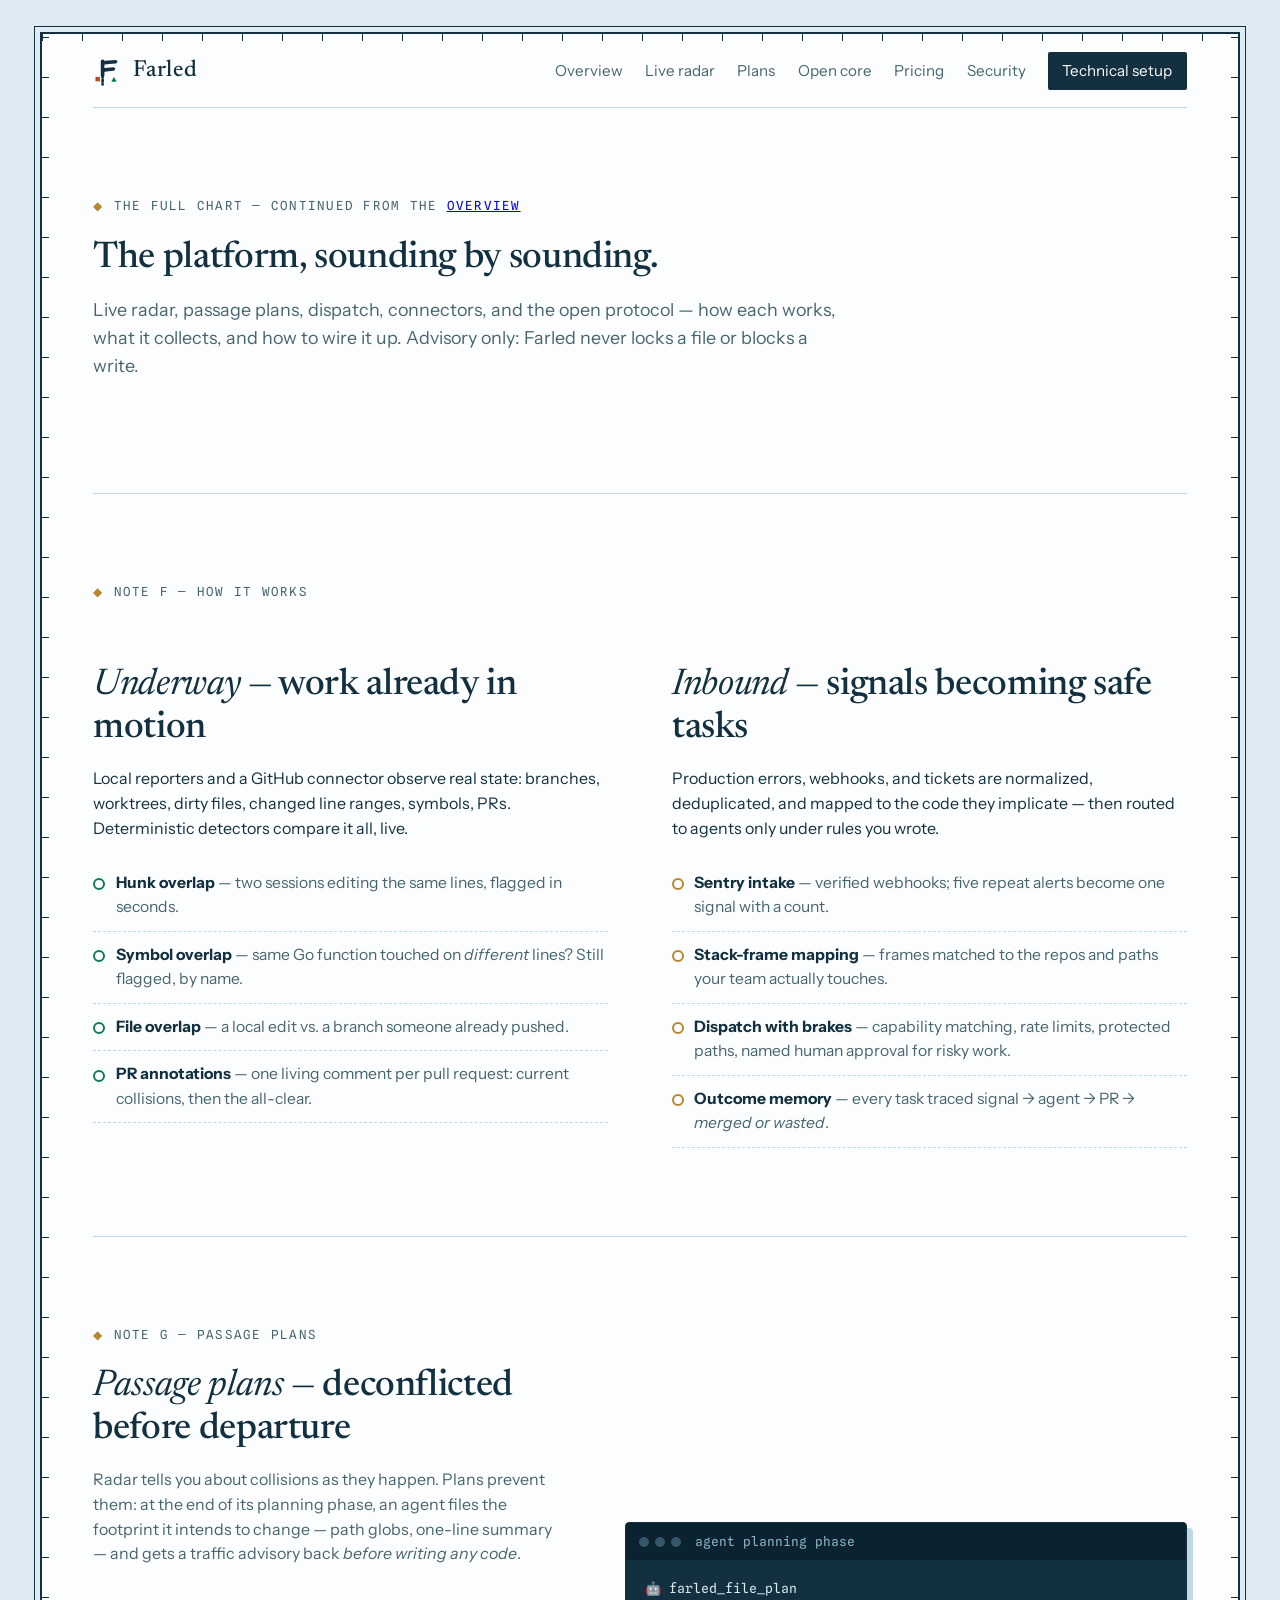
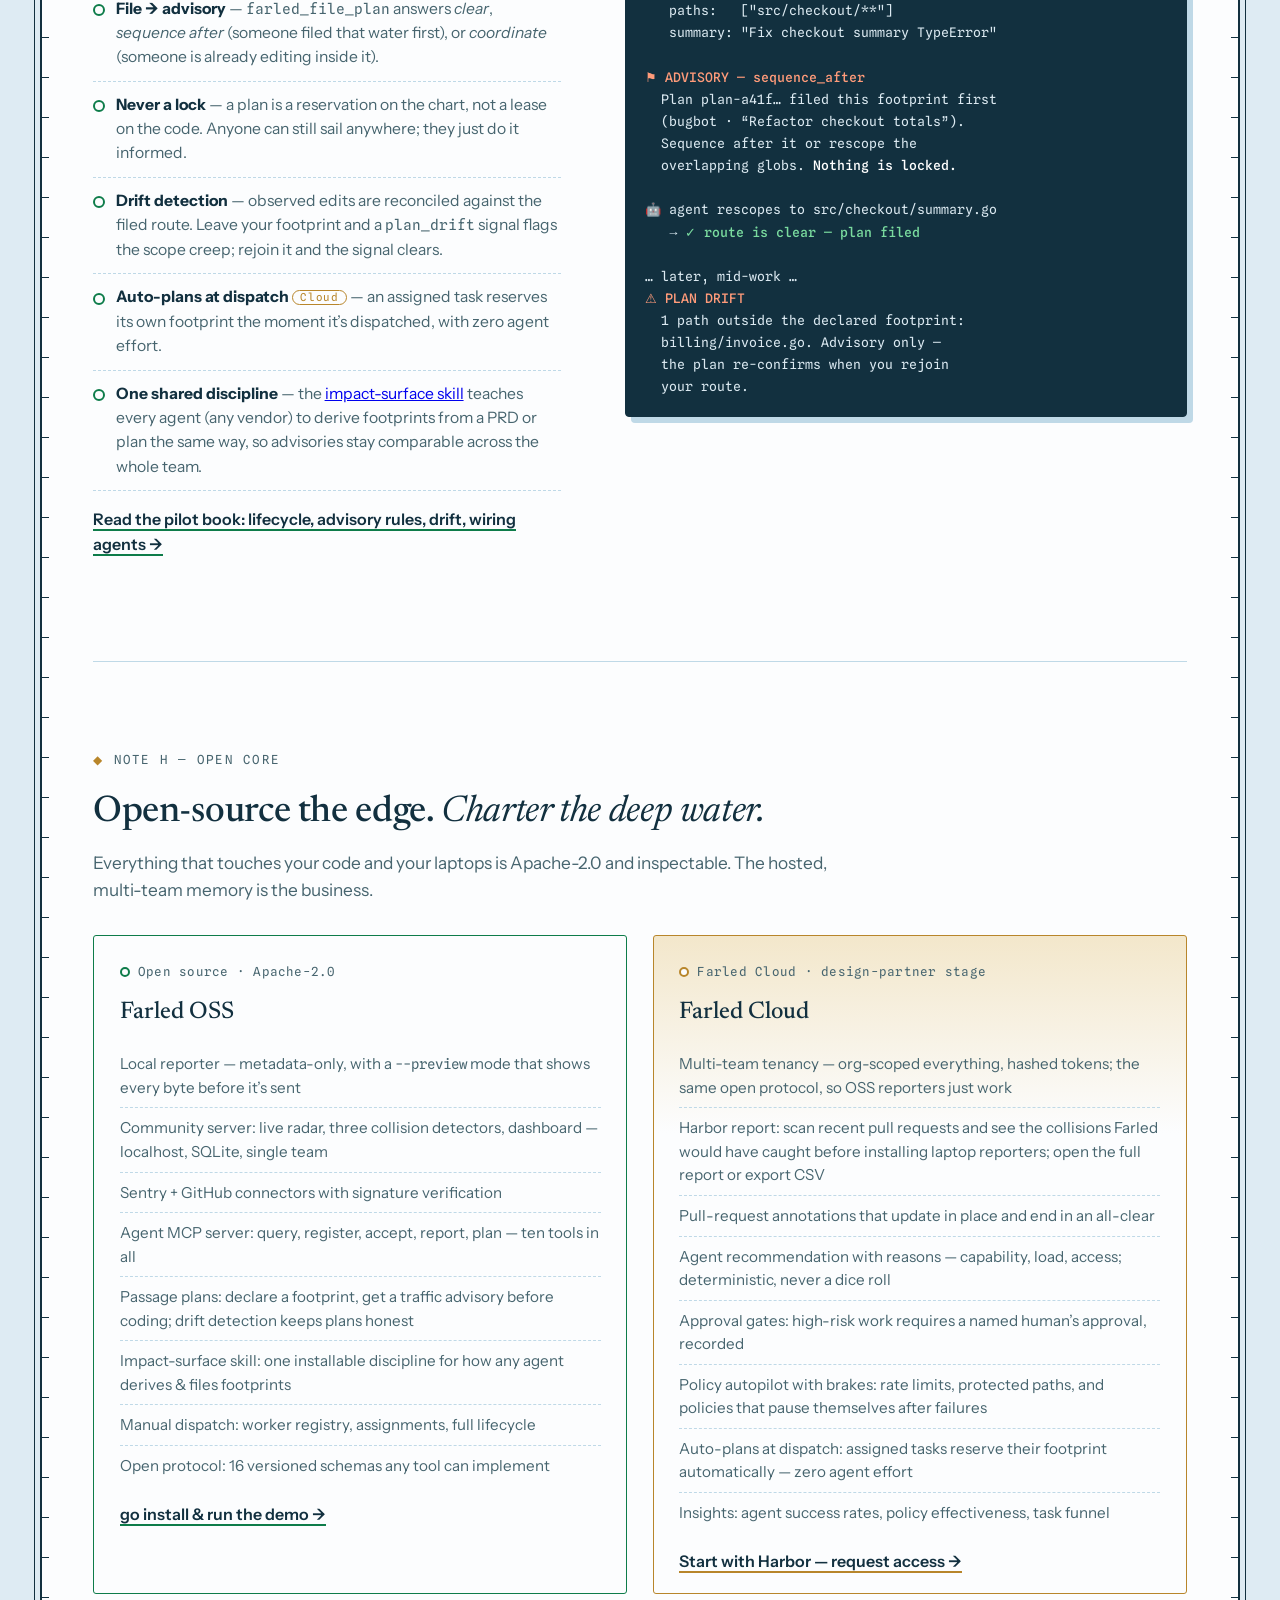
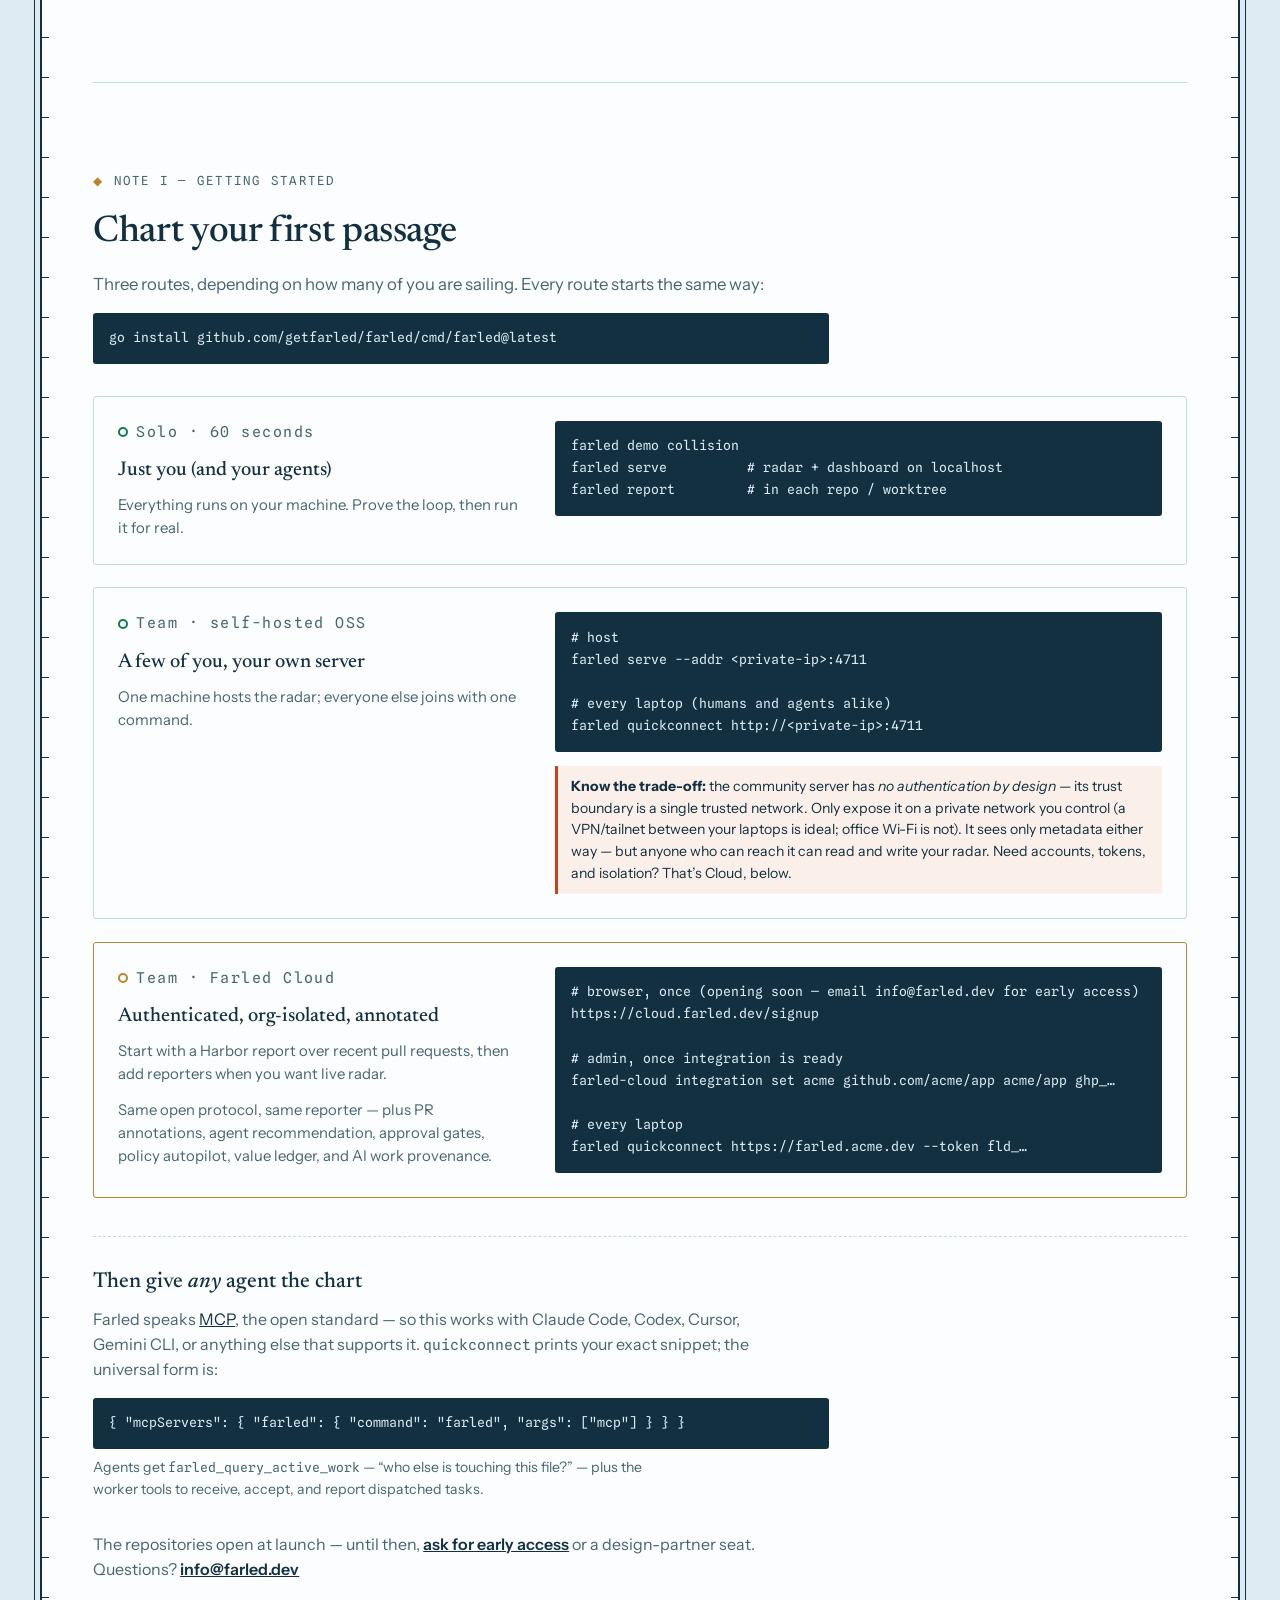
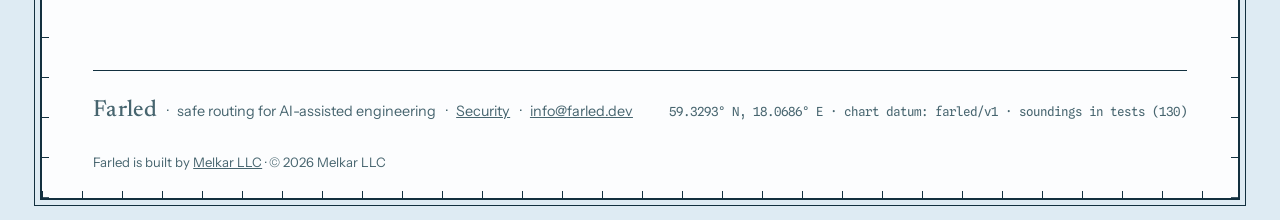
==== commit 6e47827b: "fix: design-review pass on the Codex redesign - one site, one story: platform.html reduced to a true" ====
--- a/platform.html
+++ b/platform.html
@@ -39,100 +39,24 @@
     <a href="#underway">Live radar</a>
     <a href="#plans">Plans</a>
     <a href="#open-core">Open&nbsp;core</a>
-    <a href="#pricing">Pricing</a>
-    <a href="/security.html">Security</a>
+    <a href="/#pricing">Pricing</a>
+    <a href="/security">Security</a>
     <a class="nav-cta" href="#get-started">Technical setup</a>
   </nav>
 </header>
 
-<!-- ============ HERO: the chart ============ -->
-<section class="hero">
-  <div class="hero-copy">
-    <p class="etym"><span class="etym-word">farled</span> <span class="etym-phon">/ˈfɑːrˌleːd/</span> — Swedish. <em>A navigable channel; a marked, safe route through water.</em></p>
-    <h1>Your agents ship in parallel.<br><em>Give the traffic a chart.</em></h1>
-    <p class="lede">Farled watches humans and coding agents working across branches, worktrees, and repos — warns about collisions early, before they become merge conflicts, turns production signals into safe agent tasks, and records what actually shipped.</p>
-    <div class="hero-actions">
-      <a class="btn btn-primary" href="#get-started">Run the 60-second demo</a>
-      <a class="btn btn-ghost" href="#open-core">Open source &amp; Cloud</a>
-    </div>
-    <p class="hero-footnote">Advisory only — Farled never locks a file or blocks a write.</p>
-  </div>
-
-  <figure class="chart" aria-label="Chart: two branches converge on the same file; Farled marks the collision">
-    <svg viewBox="0 0 640 460" role="img">
-      <defs>
-        <pattern id="soundings" width="120" height="90" patternUnits="userSpaceOnUse">
-          <text x="18" y="24" class="snd">12</text>
-          <text x="86" y="58" class="snd">9</text>
-          <text x="42" y="82" class="snd">17</text>
-        </pattern>
-      </defs>
-
-      <!-- water + shoal contours -->
-      <rect x="0" y="0" width="640" height="460" fill="url(#soundings)" opacity="0.55"/>
-      <path class="contour" d="M-20 380 C 140 340, 240 420, 420 390 S 620 340, 680 360"/>
-      <path class="contour" d="M-20 420 C 160 380, 260 460, 460 430 S 640 390, 700 410"/>
-      <path class="contour c2" d="M480 -20 C 460 80, 560 140, 660 120"/>
-
-      <!-- the fairway: two work lanes -->
-      <text class="waterlabel" x="80" y="64">m a i n</text>
-      <path class="lane lane-solid" d="M40 90 C 200 90, 340 90, 600 90"/>
-
-      <path class="lane lane-a" d="M120 90 C 220 90, 250 180, 330 218"/>
-      <text class="lanelabel la" x="128" y="150">alice · fix/checkout</text>
-
-      <path class="lane lane-b" d="M120 330 C 230 330, 260 260, 330 232"/>
-      <text class="lanelabel lb" x="128" y="316">agent-7 · agent/null-guard</text>
-
-      <!-- buoys marking the channel -->
-      <g class="buoy buoy-green"><circle cx="120" cy="90" r="7"/><path d="M120 83 v-10"/></g>
-      <g class="buoy buoy-red"><circle cx="120" cy="330" r="7"/><path d="M120 323 v-10"/></g>
-
-      <!-- collision point -->
-      <g class="collision">
-        <circle class="ping" cx="345" cy="225" r="16"/>
-        <circle class="dot" cx="345" cy="225" r="6"/>
-        <path class="cross" d="M334 214 l22 22 M356 214 l-22 22"/>
-      </g>
-      <g class="callout">
-        <path class="callout-line" d="M362 216 L470 168"/>
-        <rect x="470" y="118" width="152" height="92" rx="2"/>
-        <text x="482" y="140" class="co-title">HUNK OVERLAP</text>
-        <text x="482" y="160" class="co-body">checkout.go 10–13</text>
-        <text x="482" y="177" class="co-body">2 active sessions</text>
-        <text x="482" y="197" class="co-note">advisory · sig-6a20166d</text>
-      </g>
-
-      <!-- safe continuation -->
-      <path class="lane lane-safe" d="M360 225 C 460 250, 520 300, 600 310"/>
-      <text class="lanelabel ls" x="452" y="296">rebased · merged clean</text>
-
-      <!-- compass rose -->
-      <g class="rose" transform="translate(566,392)">
-        <circle r="26"/><circle r="3"/>
-        <path d="M0 -26 L5 -5 L0 0 L-5 -5 Z" class="rose-n"/>
-        <path d="M0 26 L5 5 L0 0 L-5 5 Z"/>
-        <text y="-32" x="-4">N</text>
-      </g>
-    </svg>
-    <figcaption>Two sessions, one file, lines 10–13. Farled saw it before the pull request did.</figcaption>
-  </figure>
+<section class="strip">
+  <p class="note-label">THE FULL CHART — CONTINUED FROM THE <a href="/">OVERVIEW</a></p>
+  <h2>The platform, sounding by sounding.</h2>
+  <p class="lede">Live radar, passage plans, dispatch, connectors, and the open protocol — how each works, what it collects, and how to wire it up. Advisory only: Farled never locks a file or blocks a write.</p>
 </section>
 
 <!-- ============ THE PROBLEM ============ -->
-<section class="strip">
-  <p class="note-label">NOTE A — WHY NOW</p>
-  <h2>Agents made parallel work cheap.<br>Shared awareness didn’t keep up.</h2>
-  <div class="cols3">
-    <div><h3>Invisible traffic</h3><p>Five sessions across worktrees and machines, and nobody — human or agent — can answer “who else is touching this file?”</p></div>
-    <div><h3>Late collisions</h3><p>Overlapping edits surface at review time as merge conflicts and duplicate PRs, after the work is already paid for.</p></div>
-    <div><h3>Unrouted signals</h3><p>Sentry issues and CI failures queue up for human triage while capable agents sit idle — because routing them isn’t safe.</p></div>
-  </div>
-</section>
+
 
 <!-- ============ DEPARTURES / ARRIVALS ============ -->
 <section class="two-motions" id="underway">
-  <p class="note-label">NOTE B — HOW IT WORKS</p>
+  <p class="note-label">NOTE F — HOW IT WORKS</p>
   <div class="motion">
     <h2><em>Underway</em> — work already in motion</h2>
     <p>Local reporters and a GitHub connector observe real state: branches, worktrees, dirty files, changed line ranges, symbols, PRs. Deterministic detectors compare it all, live.</p>
@@ -157,7 +81,7 @@
 
 <!-- ============ PASSAGE PLANS ============ -->
 <section class="proof" id="plans">
-  <p class="note-label">NOTE C — PASSAGE PLANS</p>
+  <p class="note-label">NOTE G — PASSAGE PLANS</p>
   <div class="proof-grid">
     <div class="proof-copy">
       <h2><em>Passage plans</em> — deconflicted before departure</h2>
@@ -167,9 +91,9 @@
         <li><strong>Never a lock</strong> — a plan is a reservation on the chart, not a lease on the code. Anyone can still sail anywhere; they just do it informed.</li>
         <li><strong>Drift detection</strong> — observed edits are reconciled against the filed route. Leave your footprint and a <span class="mono">plan_drift</span> signal flags the scope creep; rejoin it and the signal clears.</li>
         <li><strong>Auto-plans at dispatch</strong> <span class="badge-cloud">Cloud</span> — an assigned task reserves its own footprint the moment it’s dispatched, with zero agent effort.</li>
-        <li><strong>One shared discipline</strong> — the <a href="/docs/impact-surface.html">impact-surface skill</a> teaches every agent (any vendor) to derive footprints from a PRD or plan the same way, so advisories stay comparable across the whole team.</li>
+        <li><strong>One shared discipline</strong> — the <a href="/docs/impact-surface">impact-surface skill</a> teaches every agent (any vendor) to derive footprints from a PRD or plan the same way, so advisories stay comparable across the whole team.</li>
       </ul>
-      <p class="oc-cta"><a href="/docs/passage-plans.html">Read the pilot book: lifecycle, advisory rules, drift, wiring agents →</a></p>
+      <p class="oc-cta"><a href="/docs/passage-plans">Read the pilot book: lifecycle, advisory rules, drift, wiring agents →</a></p>
     </div>
     <div class="terminal" role="img" aria-label="Terminal output of an agent filing a passage plan and receiving a traffic advisory">
       <div class="term-bar"><span></span><span></span><span></span><em>agent planning phase</em></div>
@@ -197,40 +121,11 @@
 </section>
 
 <!-- ============ TERMINAL PROOF ============ -->
-<section class="proof">
-  <p class="note-label">NOTE D — SEE IT RUN</p>
-  <div class="proof-grid">
-    <div class="proof-copy">
-      <h2>One binary. No services.<br>Sixty seconds to a caught collision.</h2>
-      <p>The demo builds a throwaway repo with two worktrees, edits overlapping lines as a “human” and an “agent,” and shows you the signal — end to end, on your machine.</p>
-      <p>Agents query the same radar over MCP before they edit: <span class="mono">farled_query_active_work</span> answers with sessions, line ranges, open signals, and plain advice.</p>
-    </div>
-    <div class="terminal" role="img" aria-label="Terminal output of farled demo collision">
-      <div class="term-bar"><span></span><span></span><span></span><em>farled demo collision</em></div>
-      <pre><code>▸ created throwaway repo …/app
-▸ added worktree …/app-agent on branch agent/fix
-▸ human edited checkout.go lines 10-12
-▸ agent edited checkout.go lines 11-13
-▸ both sessions reported <b>(metadata only)</b>
-
-<b class="warn">⚠ COLLISION DETECTED</b>
-  Two active sessions edit overlapping lines of
-  checkout.go: agent-7 on agent/fix (lines 11-13)
-  and Alice on main (lines 10-12).
-
-🤖 agent query:
-  2 active session(s) touch checkout.go;
-  1 open signal, severity medium. <b>Consider
-  coordinating before editing the same lines.</b>
-
-<b class="ok">✓ demo complete — the loop works end to end</b></code></pre>
-    </div>
-  </div>
-</section>
+
 
 <!-- ============ OPEN CORE ============ -->
 <section class="opencore" id="open-core">
-  <p class="note-label">NOTE E — OPEN CORE</p>
+  <p class="note-label">NOTE H — OPEN CORE</p>
   <h2>Open-source the edge. <em>Charter the deep water.</em></h2>
   <p class="oc-lede">Everything that touches your code and your laptops is Apache-2.0 and inspectable. The hosted, multi-team memory is the business.</p>
   <div class="oc-grid">
@@ -269,77 +164,14 @@
 </section>
 
 <!-- ============ PRICING ============ -->
-<section class="pricing" id="pricing">
-  <p class="note-label">NOTE F — HARBOR DUES</p>
-  <h2>Pay per contributor. <em>Agents berth cheaper.</em></h2>
-  <p class="pr-lede">One metric: contributors Farled actually observed this month — humans and agents that reported work or received assignments. Adding more agents is your growth path; we priced it so it’s ours too, not a penalty.</p>
-  <div class="price-grid">
-    <div class="price-card">
-      <p class="oc-tag"><span class="buoy-dot green"></span>Community</p>
-      <p class="price"><b>Free</b><span>forever · Apache-2.0</span></p>
-      <ul>
-        <li>Everything in Farled OSS</li>
-        <li>Local server, radar &amp; dashboard</li>
-        <li>Sentry, GitHub Issues, CI &amp; Dependabot intake</li>
-        <li>Manual dispatch, full lifecycle</li>
-        <li>Single team, your hardware, your rules</li>
-      </ul>
-      <p class="oc-cta"><a href="#get-started">go install →</a></p>
-    </div>
-    <div class="price-card price-featured">
-      <p class="oc-tag"><span class="buoy-dot gold"></span>Cloud Team</p>
-      <p class="price"><b>$10</b><span>per human / month</span></p>
-      <p class="price price-sub"><b>$5</b><span>per agent / month · 14-day trial</span></p>
-      <ul>
-        <li>Hosted multi-team memory, org-scoped tokens</li>
-        <li>Harbor report over your recent PR history, with dashboard detail and CSV export</li>
-        <li>Approval inbox &amp; hosted dashboard</li>
-        <li>PR annotations that end in an all-clear</li>
-        <li>Linear, PagerDuty &amp; Alertmanager connectors</li>
-        <li>Policy autopilot with brakes; insights &amp; funnel</li>
-        <li>90-day history</li>
-      </ul>
-      <!-- GO-LIVE: restore href https://cloud.farled.dev/signup once the cloud host is up (deploy/README.md) -->
-      <p class="oc-cta"><!--email_off--><a href="mailto:info@farled.dev?subject=Farled%20Cloud%20trial">Start a trial — request access →</a><!--email_on--></p>
-    </div>
-    <div class="price-card">
-      <p class="oc-tag"><span class="buoy-dot"></span>Enterprise</p>
-      <p class="price"><b>Custom</b><span>annual · talk to us</span></p>
-      <ul>
-        <li>SSO/SCIM, RBAC, audit exports <span class="roadmap">(roadmap)</span></li>
-        <li>AI work provenance reports — agent-attributed session share, audit-evidence support</li>
-        <li>Self-hosted or single-tenant cloud <span class="roadmap">(roadmap)</span></li>
-        <li>Unlimited retention, legal hold <span class="roadmap">(roadmap)</span></li>
-        <li>SLA &amp; named support <span class="roadmap">(roadmap)</span></li>
-      </ul>
-      <p class="oc-cta"><!--email_off--><a href="mailto:info@farled.dev?subject=Farled%20Enterprise">Talk to us →</a><!--email_on--></p>
-    </div>
-  </div>
-  <p class="pr-foot">Design-partner berths are open: six months free in exchange for honest feedback and a case study. <!--email_off--><a href="mailto:info@farled.dev?subject=Farled%20design%20partner">info@farled.dev</a><!--email_on--></p>
-</section>
+
 
 <!-- ============ PRIVACY ============ -->
-<section class="privacy" id="privacy">
-  <div class="caution">
-    <p class="caution-label">CAUTION — READ BEFORE INSTALLING ANYTHING ON ENGINEERS’ MACHINES</p>
-    <h2>Metadata only. Structurally.</h2>
-    <div class="cols2">
-      <div>
-        <h3>What Farled sends</h3>
-        <p class="mono-list">paths · line ranges · branch names · symbol names · timestamps · counts</p>
-      </div>
-      <div>
-        <h3>What it cannot send</h3>
-        <p>File contents, diffs, prompts, chat logs, commit messages, secrets. <strong>No field in the wire protocol can carry them</strong> — verified by tests that plant a canary secret and audit every transmitted byte.</p>
-      </div>
-    </div>
-    <p class="caution-foot">Built-in exclusions for <span class="mono">.env</span>, keys, and secret paths cannot be disabled. Run <span class="mono">farled report --preview</span> to see exactly what would leave the machine — nothing is sent.</p>
-  </div>
-</section>
+
 
 <!-- ============ GETTING STARTED ============ -->
 <section class="getstarted" id="get-started">
-  <p class="note-label">NOTE G — GETTING STARTED</p>
+  <p class="note-label">NOTE I — GETTING STARTED</p>
   <h2>Chart your first passage</h2>
   <p class="gs-lede">Three routes, depending on how many of you are sailing. Every route starts the same way:</p>
   <pre class="cmd cmd-wide"><code>go install github.com/getfarled/farled/cmd/farled@latest</code></pre>
@@ -410,7 +242,7 @@
   <div>
     <span class="brand-name">Farled</span>
     <span class="foot-sep">·</span> safe routing for AI-assisted engineering
-    <span class="foot-sep">·</span> <a href="/security.html">Security</a>
+    <span class="foot-sep">·</span> <a href="/security">Security</a>
     <span class="foot-sep">·</span> <!--email_off--><a href="mailto:info@farled.dev">info@farled.dev</a><!--email_on-->
   </div>
   <div class="foot-meta mono">59.3293° N, 18.0686° E · chart datum: farled/v1 · soundings in tests (130)</div>
--- a/styles.css
+++ b/styles.css
@@ -230,6 +230,10 @@
 .roadmap { font-family: var(--mono); font-size: .72rem; letter-spacing: .04em; color: var(--gold); text-transform: uppercase; }
 .pr-foot { margin-top: 1.6rem; font-size: .95rem; color: var(--ink-soft); }
 .pr-foot a { color: var(--ink); }
+.price-card > a { display: inline-block; margin-top: 4px; color: var(--ink); font-weight: 600; text-decoration: none; border-bottom: 2px solid var(--starboard); }
+.price-featured > a { border-bottom-color: var(--gold); }
+.price-card > a:hover { color: var(--port); }
+.price-card > p:not(.price-route):not(.price) { margin: 12px 0 18px; color: var(--ink-soft); font-size: .93rem; }
 @media (max-width: 860px) { .price-grid { grid-template-columns: 1fr; } }
 
 /* ---- privacy caution ---- */
@@ -315,7 +319,7 @@
 .landing-hero-copy {
   position: relative;
   z-index: 3;
-  width: min(440px, 42%);
+  width: min(500px, 46%);
 }
 .hero-kicker {
   margin-bottom: 18px;
@@ -327,9 +331,10 @@
   text-transform: uppercase;
 }
 .landing-hero h1 {
-  margin-bottom: 6px;
-  font-size: 4.8rem;
-  line-height: .95;
+  margin-bottom: 12px;
+  font-size: clamp(2.1rem, 3.4vw, 2.9rem);
+  line-height: 1.08;
+  letter-spacing: -0.01em;
 }
 .landing-etym {
   max-width: 420px;
@@ -339,14 +344,6 @@
 }
 .landing-etym span { color: var(--ink); font-family: var(--display); font-size: 1rem; font-style: italic; }
 .landing-etym b { font-family: var(--mono); font-size: .72rem; font-weight: 400; }
-.hero-offer {
-  max-width: 520px;
-  margin-bottom: 16px;
-  font-family: var(--display);
-  font-size: 2rem;
-  line-height: 1.14;
-  color: var(--ink);
-}
 .landing-hero .lede { max-width: 540px; }
 
 .mode-switch {
@@ -462,7 +459,8 @@
 .landing-facts div { min-width: 0; padding: 22px 24px; border-right: 1px solid var(--shoal); }
 .landing-facts div:first-child { padding-left: 0; }
 .landing-facts div:last-child { padding-right: 0; border-right: 0; }
-.landing-facts strong { display: block; margin-bottom: 2px; font-family: var(--display); font-size: 1.18rem; font-weight: 500; }
+.landing-facts strong { display: block; margin-bottom: 2px; font-family: var(--mono); font-size: .78rem; font-weight: 500; letter-spacing: .1em; text-transform: uppercase; }
+.landing-facts strong::before { content: "◆ "; color: var(--gold); }
 .landing-facts span { color: var(--ink-soft); font-size: .86rem; }
 
 /* ---- four-step story ---- */
@@ -630,8 +628,7 @@
 
 @media (max-width: 700px) {
   .landing-hero { padding-top: 44px; }
-  .landing-hero h1 { font-size: 3.5rem; }
-  .hero-offer { font-size: 1.65rem; }
+  .landing-hero h1 { font-size: 2rem; }
   .landing-facts { grid-template-columns: 1fr; }
   .landing-facts div,
   .landing-facts div:first-child,
@@ -663,8 +660,7 @@
 }
 
 @media (max-width: 480px) {
-  .landing-hero h1 { font-size: 3rem; }
-  .hero-offer { font-size: 1.45rem; }
+  .landing-hero h1 { font-size: 1.72rem; }
   .mode-switch { display: grid; grid-template-columns: 1fr 1fr; width: 100%; }
   .mode-switch button { padding: 0 8px; }
   .traffic-visual { width: 150%; margin-right: -25%; margin-left: -25%; }
